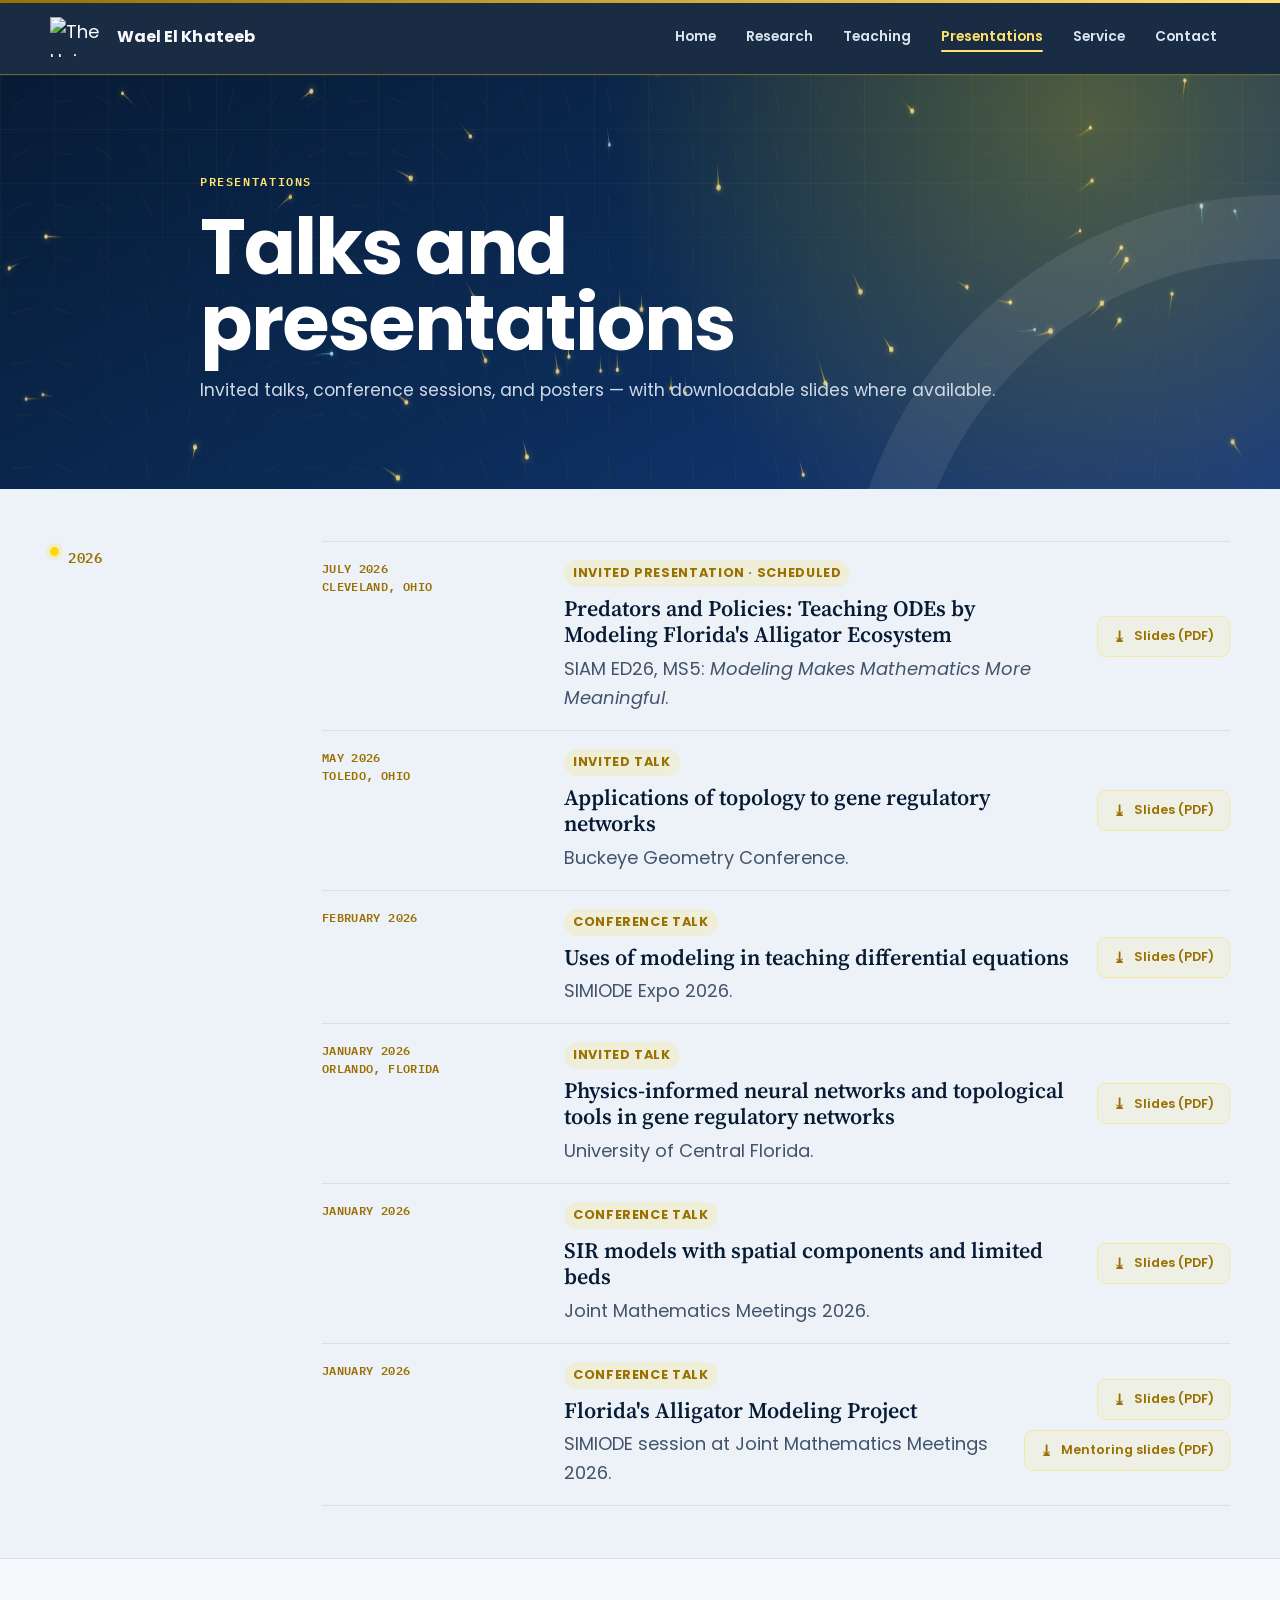
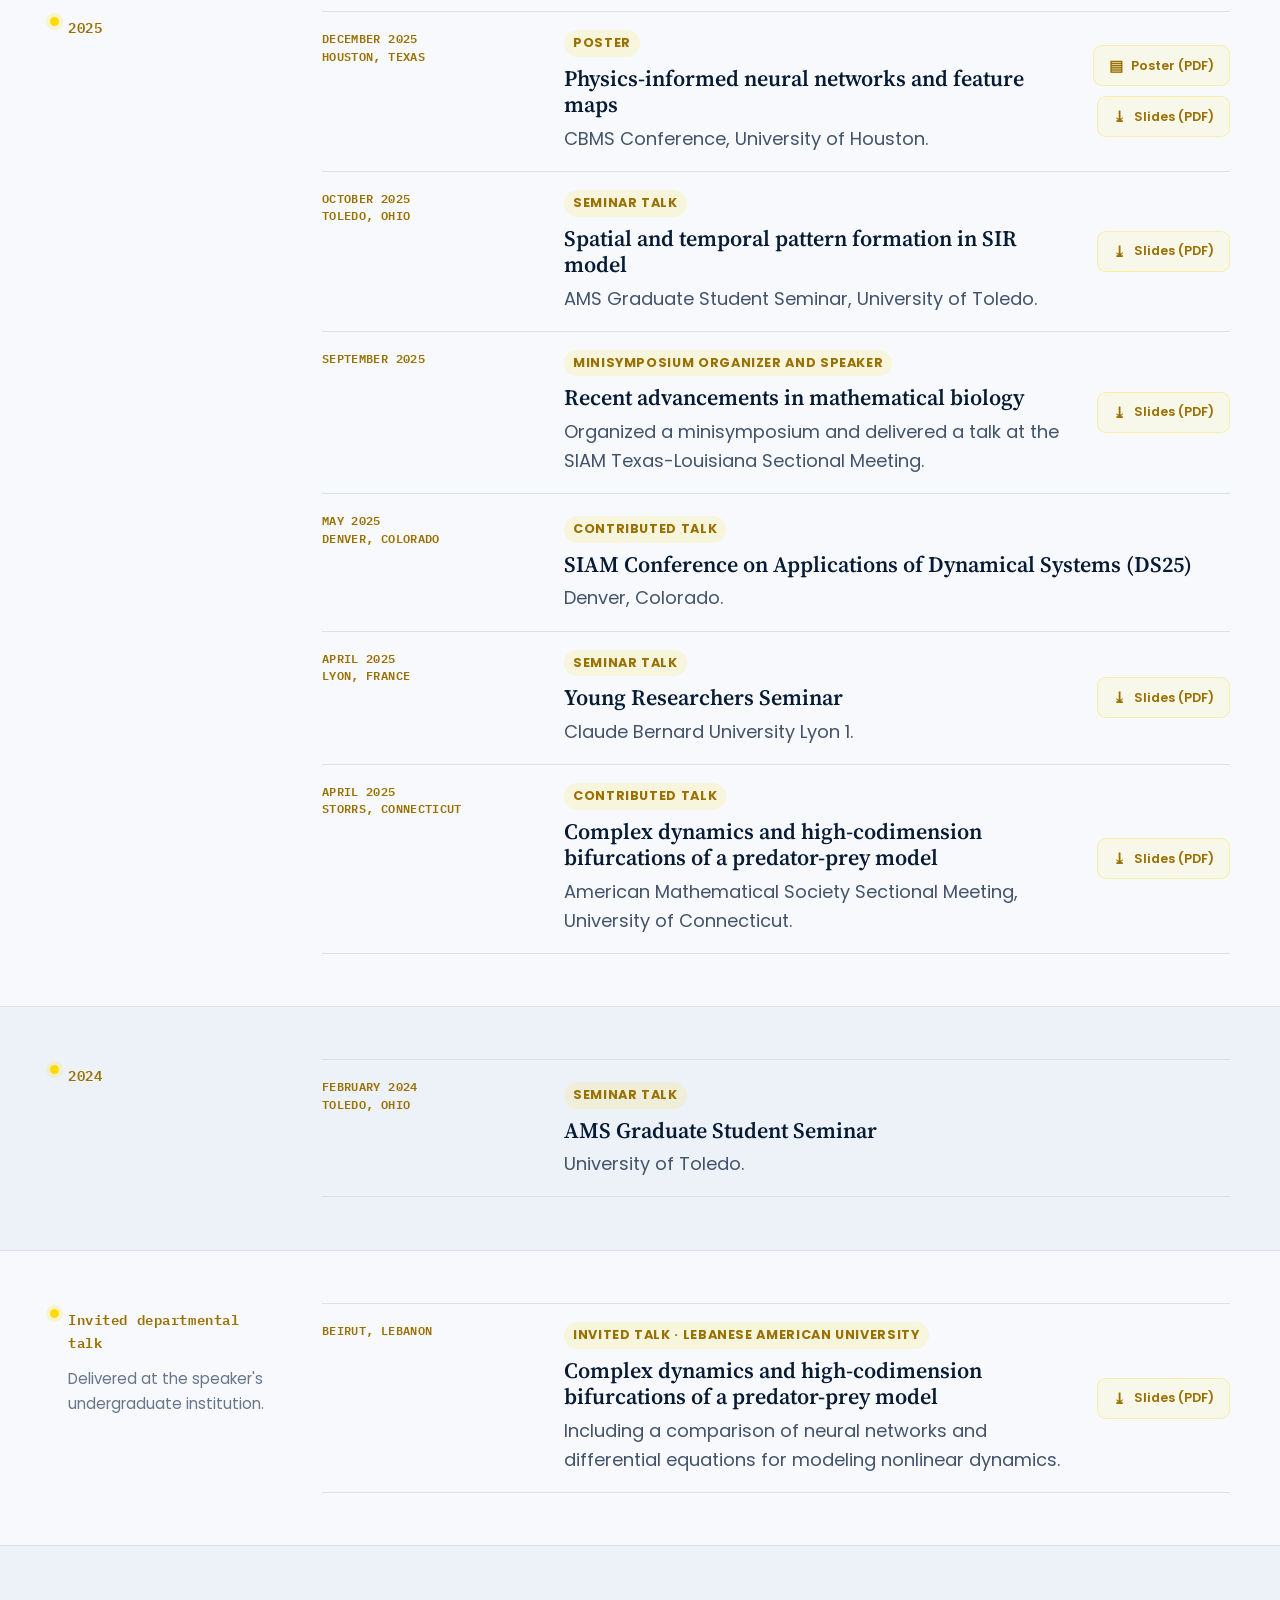
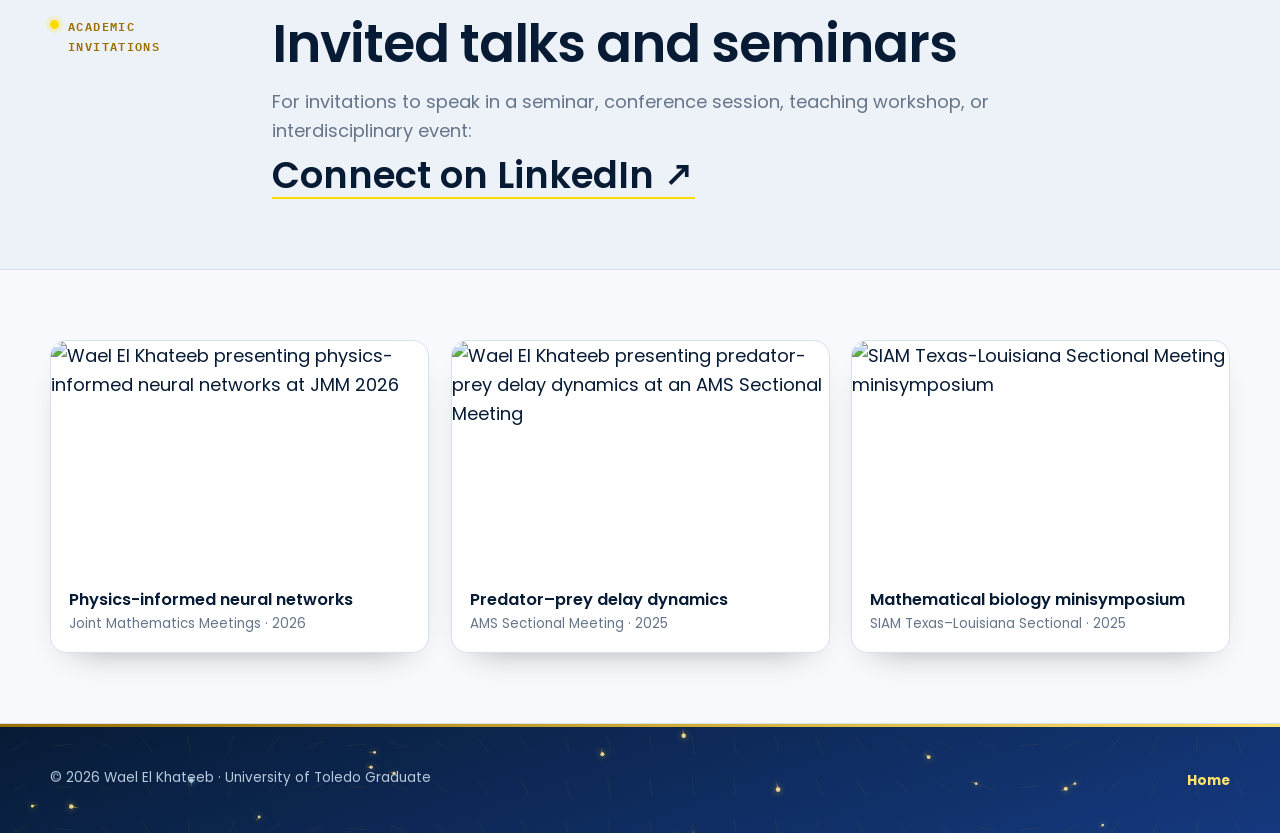
==== presentations.html @ 70d9713f "Add files via upload" ====
<!doctype html>
<html lang="en">
<head>
  <meta charset="utf-8"><meta name="viewport" content="width=device-width, initial-scale=1"><meta name="color-scheme" content="only light"><meta name="supported-color-schemes" content="light"><meta name="theme-color" content="#15397f"><style>html{color-scheme:only light!important;background-color:#f7f9fc!important}body{background-color:#f7f9fc;color:#071b35}</style><meta name="description" content="Talks, invited presentations, posters, and organized sessions by Wael El Khateeb. Downloadable slides."><link rel="stylesheet" href="styles.css?v=light-lock-2"><link rel="stylesheet" href="pages-enhance.css?v=light-lock-2"><link rel="stylesheet" href="toledo-theme.css?v=light-lock-2"><link rel="icon" href="assets/img/favicon.svg" type="image/svg+xml"><meta name="author" content="Wael El Khateeb"><meta name="robots" content="index, follow"><link rel="canonical" href="https://waelkhateeb.github.io/presentations.html"><meta property="og:type" content="website"><meta property="og:site_name" content="Wael El Khateeb"><meta property="og:title" content="Presentations | Wael El Khateeb"><meta property="og:description" content="Talks, invited presentations, posters, organized sessions, and downloadable slides."><meta property="og:url" content="https://waelkhateeb.github.io/presentations.html"><meta property="og:image" content="https://avatars.githubusercontent.com/u/87930461?v=4"><meta name="twitter:card" content="summary"><meta name="twitter:image" content="https://avatars.githubusercontent.com/u/87930461?v=4"><title>Presentations | Wael El Khateeb</title><script src="script.js" defer></script>
</head>
<body>
<div class="scroll-progress" aria-hidden="true"></div>
<a class="skip-link" href="#main">Skip to content</a>
<header class="site-header"><div class="shell nav-shell"><a class="brand" href="index.html"><img class="brand-logo" src="https://www.utoledo.edu/images/UT_shield.svg" alt="The University of Toledo" width="46" height="33"><span class="brand-text">Wael El Khateeb</span></a><button class="menu-button" aria-expanded="false" aria-controls="primary-nav"><span></span><span></span><span></span><span class="sr-only">Open menu</span></button><nav id="primary-nav" class="primary-nav" aria-label="Primary navigation"><a href="index.html">Home</a><a href="research.html">Research</a><a href="teaching.html">Teaching</a><a href="presentations.html" aria-current="page">Presentations</a><a href="service.html">Service</a><a href="index.html#contact">Contact</a></nav></div></header>
<main id="main">
<section class="page-banner"><div class="shell narrow"><p class="eyebrow">Presentations</p><h1>Talks and presentations</h1><p>Invited talks, conference sessions, and posters — with downloadable slides where available.</p></div></section>
<section class="record-section"><div class="shell record-layout"><aside class="reveal"><p class="record-label">2026</p></aside><div class="record-main reveal reveal-d1"><ul class="timeline"><li><div class="timeline-date">July 2026<br>Cleveland, Ohio</div><div><span class="talk-format">Invited presentation · Scheduled</span><h2>Predators and Policies: Teaching ODEs by Modeling Florida's Alligator Ecosystem</h2><p>SIAM ED26, MS5: <em>Modeling Makes Mathematics More Meaningful</em>.</p><div class="talk-actions"><a class="talk-dl" href="talks/siam-ed26-cleveland-2026.pdf" target="_blank" rel="noreferrer">Slides (PDF)</a></div></div></li><li><div class="timeline-date">May 2026<br>Toledo, Ohio</div><div><span class="talk-format">Invited talk</span><h2>Applications of topology to gene regulatory networks</h2><p>Buckeye Geometry Conference.</p><div class="talk-actions"><a class="talk-dl" href="talks/buckeye-geometry-2026.pdf" target="_blank" rel="noreferrer">Slides (PDF)</a></div></div></li><li><div class="timeline-date">February 2026</div><div><span class="talk-format">Conference talk</span><h2>Uses of modeling in teaching differential equations</h2><p>SIMIODE Expo 2026.</p><div class="talk-actions"><a class="talk-dl" href="talks/simiode-expo-2026.pdf" target="_blank" rel="noreferrer">Slides (PDF)</a></div></div></li><li><div class="timeline-date">January 2026<br>Orlando, Florida</div><div><span class="talk-format">Invited talk</span><h2>Physics-informed neural networks and topological tools in gene regulatory networks</h2><p>University of Central Florida.</p><div class="talk-actions"><a class="talk-dl" href="talks/ucf-2026-pinn-gene-regulatory-networks.pdf" target="_blank" rel="noreferrer">Slides (PDF)</a></div></div></li><li><div class="timeline-date">January 2026</div><div><span class="talk-format">Conference talk</span><h2>SIR models with spatial components and limited beds</h2><p>Joint Mathematics Meetings 2026.</p><div class="talk-actions"><a class="talk-dl" href="talks/jmm-2026-sir-spatial.pdf" target="_blank" rel="noreferrer">Slides (PDF)</a></div></div></li><li><div class="timeline-date">January 2026</div><div><span class="talk-format">Conference talk</span><h2>Florida's Alligator Modeling Project</h2><p>SIMIODE session at Joint Mathematics Meetings 2026.</p><div class="talk-actions"><a class="talk-dl" href="talks/jmm-2026-simiode-alligator-modeling.pdf" target="_blank" rel="noreferrer">Slides (PDF)</a><a class="talk-dl" href="talks/jmm-2026-mentoring-predator-prey.pdf" target="_blank" rel="noreferrer">Mentoring slides (PDF)</a></div></div></li></ul></div></div></section>
<section class="record-section"><div class="shell record-layout"><aside class="reveal"><p class="record-label">2025</p></aside><div class="record-main reveal reveal-d1"><ul class="timeline"><li><div class="timeline-date">December 2025<br>Houston, Texas</div><div><span class="talk-format">Poster</span><h2>Physics-informed neural networks and feature maps</h2><p>CBMS Conference, University of Houston.</p><div class="talk-actions"><a class="talk-dl poster" href="talks/cbms-houston-2025-pinn-feature-maps-poster.pdf" target="_blank" rel="noreferrer">Poster (PDF)</a><a class="talk-dl" href="talks/cbms-houston-2025-pinn-feature-maps-slides.pdf" target="_blank" rel="noreferrer">Slides (PDF)</a></div></div></li><li><div class="timeline-date">October 2025<br>Toledo, Ohio</div><div><span class="talk-format">Seminar talk</span><h2>Spatial and temporal pattern formation in SIR model</h2><p>AMS Graduate Student Seminar, University of Toledo.</p><div class="talk-actions"><a class="talk-dl" href="talks/siam-txla-2025-reaction-kinetics.pdf" target="_blank" rel="noreferrer">Slides (PDF)</a></div></div></li><li><div class="timeline-date">September 2025</div><div><span class="talk-format">Minisymposium organizer and speaker</span><h2>Recent advancements in mathematical biology</h2><p>Organized a minisymposium and delivered a talk at the SIAM Texas-Louisiana Sectional Meeting.</p><div class="talk-actions"><a class="talk-dl" href="talks/siam-txla-2025-reaction-kinetics.pdf" target="_blank" rel="noreferrer">Slides (PDF)</a></div></div></li><li><div class="timeline-date">May 2025<br>Denver, Colorado</div><div><span class="talk-format">Contributed talk</span><h2>SIAM Conference on Applications of Dynamical Systems (DS25)</h2><p>Denver, Colorado.</p></div></li><li><div class="timeline-date">April 2025<br>Lyon, France</div><div><span class="talk-format">Seminar talk</span><h2>Young Researchers Seminar</h2><p>Claude Bernard University Lyon 1.</p><div class="talk-actions"><a class="talk-dl" href="talks/lyon-2025-young-researchers-seminar.pdf" target="_blank" rel="noreferrer">Slides (PDF)</a></div></div></li><li><div class="timeline-date">April 2025<br>Storrs, Connecticut</div><div><span class="talk-format">Contributed talk</span><h2>Complex dynamics and high-codimension bifurcations of a predator-prey model</h2><p>American Mathematical Society Sectional Meeting, University of Connecticut.</p><div class="talk-actions"><a class="talk-dl" href="talks/ams-sectional-2025-predator-prey.pdf" target="_blank" rel="noreferrer">Slides (PDF)</a></div></div></li></ul></div></div></section>
<section class="record-section"><div class="shell record-layout"><aside class="reveal"><p class="record-label">2024</p></aside><div class="record-main reveal reveal-d1"><ul class="timeline"><li><div class="timeline-date">February 2024<br>Toledo, Ohio</div><div><span class="talk-format">Seminar talk</span><h2>AMS Graduate Student Seminar</h2><p>University of Toledo.</p></div></li></ul></div></div></section>
<section class="record-section"><div class="shell record-layout"><aside class="reveal"><p class="record-label">Invited departmental talk</p><p class="record-note">Delivered at the speaker's undergraduate institution.</p></aside><div class="record-main reveal reveal-d1"><ul class="timeline"><li><div class="timeline-date">Beirut, Lebanon</div><div><span class="talk-format">Invited talk · Lebanese American University</span><h2>Complex dynamics and high-codimension bifurcations of a predator-prey model</h2><p>Including a comparison of neural networks and differential equations for modeling nonlinear dynamics.</p><div class="talk-actions"><a class="talk-dl" href="talks/lau-predator-prey-pinn-talk.pdf" target="_blank" rel="noreferrer">Slides (PDF)</a></div></div></li></ul></div></div></section>
<section class="section section-alt"><div class="shell contact-block"><div class="side-label">Academic invitations</div><div><h2 class="section-title">Invited talks and seminars</h2><p class="section-subtitle">For invitations to speak in a seminar, conference session, teaching workshop, or interdisciplinary event:</p><a class="contact-email" href="https://www.linkedin.com/in/wael-el-khateeb-210794218" target="_blank" rel="noreferrer">Connect on LinkedIn ↗</a></div></div></section>
<section class="section"><div class="shell"><div class="media-gallery">
  <figure class="media-card reveal"><img src="assets/img/jmm-2026-pinn-talk.jpg" alt="Wael El Khateeb presenting physics-informed neural networks at JMM 2026" loading="lazy"><figcaption><strong>Physics-informed neural networks</strong><span>Joint Mathematics Meetings · 2026</span></figcaption></figure>
  <figure class="media-card reveal reveal-d1"><img src="assets/img/ams-sectional-2025-predator-prey.jpg" alt="Wael El Khateeb presenting predator-prey delay dynamics at an AMS Sectional Meeting" loading="lazy"><figcaption><strong>Predator–prey delay dynamics</strong><span>AMS Sectional Meeting · 2025</span></figcaption></figure>
  <figure class="media-card reveal reveal-d2"><img src="assets/img/siam-txla-2025-seminar.jpg" alt="SIAM Texas-Louisiana Sectional Meeting minisymposium" loading="lazy"><figcaption><strong>Mathematical biology minisymposium</strong><span>SIAM Texas–Louisiana Sectional · 2025</span></figcaption></figure>
</div></div></section>
</main><footer class="site-footer"><div class="shell footer-shell"><p>© <span id="year"></span> Wael El Khateeb · University of Toledo Graduate</p><div class="footer-links"><a href="index.html">Home</a></div></div></footer>
</body></html>
---- styles.css ----
@import url('https://fonts.googleapis.com/css2?family=Fraunces:opsz,wght@9..144,500;9..144,600;9..144,700;9..144,900&family=IBM+Plex+Sans:wght@400;500;600;700&family=Poppins:wght@400;500;600;700;800&family=IBM+Plex+Mono:wght@500;600&family=Source+Serif+4:opsz,wght@8..60,500;8..60,600;8..60,700&display=swap');

/* ===========================================================
   Toledo-inspired palette — Midnight Blue (#15397f) & Rocket Gold (#ffda00)
   =========================================================== */
:root {
  color-scheme: only light;
  supported-color-schemes: light;
  --black: #071b35;          /* deep graphite (lifted from near-black) */
  --black-2: #0b2c58;
  --black-3: #15397f;
  --gold: #ffda00;            /* UToledo Rocket Gold */
  --gold-bright: #ffe36c;     /* luminous accent for glows + highlights */
  --gold-soft: #ffd429;
  --gold-deep: #9a7000;
  --accent: #c6007e;          /* restrained scientific accent — muted cyan */
  --accent-deep: #93005d;
  --cream: #f7f9fc;
  --cream-2: #edf2f8;
  --paper: #ffffff;
  --ink: #071b35;
  --ink-soft: #42536b;
  --muted: #66758a;
  --line: #d7e0eb;
  --line-soft: #e6ebf2;
  --gold-line: rgba(255,218,0,.30);
  --serif: 'Source Serif 4', Georgia, serif;
  --display: 'Poppins', 'IBM Plex Sans', Arial, sans-serif;
  --sans: 'Poppins', 'IBM Plex Sans', Arial, sans-serif;
  --mono: 'IBM Plex Mono', ui-monospace, SFMono-Regular, Menlo, monospace;
  --shadow-gold: 0 18px 50px -18px rgba(255,218,0,.55);
  --ease: cubic-bezier(.22,.61,.36,1);
}

* { box-sizing: border-box; }
html {
  scroll-behavior: smooth;
  background-color: #f7f9fc;
  color-scheme: only light;
}
body {
  margin: 0;
  background: var(--cream);
  color: var(--ink);
  font: 18px/1.62 var(--sans);
  -webkit-font-smoothing: antialiased;
  overflow-x: hidden;
}
a { color: inherit; }
h1, h2, h3, p { margin-top: 0; }
::selection { background: var(--gold); color: #000; }
:focus-visible { outline: 2px solid var(--accent); outline-offset: 3px; border-radius: 2px; }
img { max-width: 100%; }

.shell { width: min(1180px, calc(100% - 48px)); margin: 0 auto; }
.narrow { max-width: 880px; }
.sr-only { position:absolute; width:1px; height:1px; padding:0; margin:-1px; overflow:hidden; clip:rect(0,0,0,0); white-space:nowrap; border:0; }
.skip-link { position: fixed; z-index: 200; top: 12px; left: -1000px; padding: 11px 15px; background: var(--black); color: var(--gold-bright); text-decoration: none; border-radius: 6px; }
.skip-link:focus { left: 12px; }

/* ---- Gold scroll-progress bar ---- */
.scroll-progress {
  position: fixed; top: 0; left: 0; height: 3px; width: 0%;
  z-index: 120;
  background: linear-gradient(90deg, var(--gold-deep), var(--gold), var(--gold-bright));
  box-shadow: 0 0 14px rgba(255,227,108,.8);
  transition: width .08s linear;
}

/* ---- Shimmering gold display text ---- */
.gold-text {
  background: linear-gradient(100deg, var(--gold-deep) 0%, var(--gold) 28%, var(--gold-bright) 50%, var(--gold) 72%, var(--gold-deep) 100%);
  background-size: 220% 100%;
  -webkit-background-clip: text; background-clip: text;
  -webkit-text-fill-color: transparent; color: transparent;
  animation: goldShimmer 7s linear infinite;
}
@keyframes goldShimmer { to { background-position: 220% 0; } }

/* ===========================  HEADER  =========================== */
.site-header {
  position: sticky; top: 0; z-index: 100;
  background: rgba(7,27,53,.78);
  backdrop-filter: blur(14px) saturate(140%);
  border-bottom: 1px solid rgba(255,218,0,.28);
  transition: background .3s var(--ease), box-shadow .3s var(--ease), border-color .3s;
}
.site-header::before { content:''; position:absolute; top:0; left:0; right:0; height:3px;
  background: linear-gradient(90deg, var(--gold-deep), var(--gold-bright), var(--gold-deep)); background-size:200% 100%; animation: goldShimmer 6s linear infinite; }
.site-header.scrolled { background: rgba(7,27,53,.94); box-shadow: 0 10px 34px -12px rgba(0,0,0,.7); }
.nav-shell { min-height: 74px; display: flex; align-items: center; justify-content: space-between; gap: 24px; }
.brand { display: inline-flex; align-items: center; gap: 11px; color: #fff; text-decoration: none; }
.brand-logo { height: 30px; width: auto; display: block; filter: drop-shadow(0 4px 12px rgba(255,218,0,.5)); transition: transform .35s var(--ease); }
.brand:hover .brand-logo { transform: translateY(-1px) scale(1.06) rotate(-2deg); }
.brand-text { font-size: 1rem; font-weight: 700; letter-spacing: .005em; color: #f7f9fc; }
.primary-nav { display: flex; align-items: center; gap: 4px; }
.primary-nav a { position: relative; color: #dbe5f1; font-size: .86rem; font-weight: 600; text-decoration: none; padding: 9px 13px; border-radius: 7px; transition: color .2s; }
.primary-nav a:not(.nav-cv)::after { content:''; position:absolute; left:13px; right:13px; bottom:5px; height:2px; background: var(--gold-bright); transform: scaleX(0); transform-origin: left; transition: transform .28s var(--ease); border-radius: 2px; }
.primary-nav a:not(.nav-cv):hover { color:#fff; }
.primary-nav a:not(.nav-cv):hover::after,
.primary-nav a[aria-current='page']:not(.nav-cv)::after { transform: scaleX(1); }
.primary-nav a[aria-current='page'] { color: var(--gold-bright); }
.menu-button { display: none; border: 0; padding: 8px 0; background: transparent; cursor: pointer; }
.menu-button span:not(.sr-only) { display: block; width: 27px; height: 2px; margin: 5px 0; background: var(--gold-bright); transition: .25s var(--ease); }
.menu-button[aria-expanded="true"] span:nth-child(1) { transform: translateY(7px) rotate(45deg); }
.menu-button[aria-expanded="true"] span:nth-child(2) { opacity: 0; }
.menu-button[aria-expanded="true"] span:nth-child(3) { transform: translateY(-7px) rotate(-45deg); }

/* ===========================  HERO (shared base)  =========================== */
.hero { position: relative; overflow: hidden; padding: 96px 0 92px; background: var(--cream); border-bottom: 1px solid var(--line); }
.hero-grid { position: relative; z-index: 2; display: grid; grid-template-columns: minmax(0,1fr) 300px; gap: 80px; align-items: center; }
.headshot-frame { order: 2; width: 300px; height: 360px; overflow: hidden; border-radius: 12px; background: var(--black-2); box-shadow: var(--shadow-gold); }
.headshot-frame img { width: 100%; height: 100%; object-fit: cover; object-position: center; }
.hero-copy { order: 1; max-width: 780px; }
.eyebrow { margin: 0 0 18px; color: var(--gold-deep); font: 600 .72rem var(--mono); letter-spacing: .14em; text-transform: uppercase; }
.hero h1 { margin: 0 0 16px; color: var(--ink); font: 700 clamp(3.4rem, 6.6vw, 6.2rem)/.96 var(--display); letter-spacing: -.025em; }
.hero-role { margin: 0 0 22px; color: var(--gold-deep); font: 600 clamp(1.25rem,2.1vw,1.74rem)/1.28 var(--serif); }
.hero-intro { max-width: 730px; margin-bottom: 28px; color: var(--ink-soft); font-size: 1.1rem; }
.hero-links { display: flex; flex-wrap: wrap; gap: 11px 13px; }

/* ---- Buttons: gold sweep fill ---- */
.text-action {
  position: relative; display: inline-flex; align-items: center; min-height: 42px; padding: 9px 17px;
  border: 1px solid var(--gold-line); border-radius: 8px; color: var(--ink); font-size: .88rem; font-weight: 700;
  text-decoration: none; background: var(--paper); overflow: hidden; z-index: 1; transition: color .25s var(--ease), transform .2s var(--ease), border-color .25s;
}
.text-action::before { content:''; position:absolute; inset:0; z-index:-1; background: linear-gradient(120deg, var(--gold), var(--gold-bright)); transform: translateX(-101%); transition: transform .35s var(--ease); }
.text-action::after { content:'→'; margin-left: 9px; color: var(--gold); transition: color .25s; }
.text-action:hover { color: #071b35; border-color: var(--gold); transform: translateY(-2px); }
.text-action:hover::before { transform: translateX(0); }
.text-action:hover::after { color: #071b35; transform: translateX(2px); }

/* ===========================  GENERIC SECTIONS  =========================== */
.section { position: relative; padding: 70px 0; border-bottom: 1px solid var(--line); }
.section-alt { background: var(--cream-2); }
.section-dark { background: radial-gradient(circle at 80% 0%, rgba(255,218,0,.18), transparent 45%), linear-gradient(160deg, var(--black) 0%, var(--black-2) 60%, var(--black-3) 100%); color: #edf2f8; border-color: rgba(255,218,0,.25); }
.section-header { display: grid; grid-template-columns: 180px minmax(0,1fr); gap: 42px; margin-bottom: 32px; }
.section-number, .side-label { color: var(--gold-deep); font: 600 .72rem var(--mono); letter-spacing: .12em; text-transform: uppercase; position: relative; padding-left: 18px; }
.section-number::before, .side-label::before { content:''; position:absolute; left:0; top:.35em; width:9px; height:9px; border-radius:50%; background: var(--gold); box-shadow: 0 0 0 4px rgba(255,218,0,.18); }
.section-dark .section-number, .section-dark .side-label { color: var(--gold-bright); }
.section-title { margin: 0; color: var(--ink); font: 600 clamp(2.2rem,4.1vw,3.8rem)/1.06 var(--display); letter-spacing: -.02em; }
.section-dark .section-title { color: #fff; }
.section-subtitle { max-width: 760px; margin: 16px 0 0; color: var(--muted); }
.section-dark .section-subtitle { color: #c4d1e0; }
.two-column { display: grid; grid-template-columns: 180px minmax(0,1fr); gap: 42px; }
.prose { max-width: 830px; }

.research-list, .clean-list, .project-list, .timeline, .bibliography { margin: 0; padding: 0; list-style: none; }
.research-list { border-top: 1px solid var(--line); }
.research-list li { display: grid; grid-template-columns: 250px minmax(0,1fr); gap: 32px; padding: 22px 0; border-bottom: 1px solid var(--line); }
.research-list strong { color: var(--ink); font: 600 1.2rem var(--serif); }
.research-list span { color: var(--ink-soft); }

/* ---- Bibliography ---- */
.bibliography { counter-reset: bib; border-top: 1px solid var(--line); }
.bibliography li { position: relative; padding: 18px 0 18px 58px; border-bottom: 1px solid var(--line); transition: background .25s; }
.bibliography li::before { counter-increment: bib; content: '[' counter(bib) ']'; position: absolute; top: 27px; left: 0; color: #071b35; font: 600 .72rem var(--mono); background: linear-gradient(140deg,var(--gold-bright),var(--gold)); padding: 4px 7px; border-radius: 6px; box-shadow: 0 5px 14px -5px rgba(255,218,0,.7); }
.bibliography li:hover { background: linear-gradient(90deg, rgba(255,218,0,.06), transparent); }
.pub-title { display: block; margin-bottom: 6px; color: var(--ink); font-weight: 700; font-size: 1.04rem; }
.pub-meta { color: var(--muted); }
.bibliography a { color: var(--gold-deep); font-weight: 700; text-decoration: none; border-bottom: 1px solid var(--gold-line); }
.bibliography a:hover { color: var(--gold); border-color: var(--gold); }

.split-feature { display: grid; grid-template-columns: 1fr 1fr; gap: 85px; }
.feature-heading { margin: 0 0 24px; color: var(--ink); font: 600 2rem/1.18 var(--display); letter-spacing: -.015em; }
.clean-list { border-top: 1px solid var(--line); }
.clean-list li { padding: 18px 0; border-bottom: 1px solid var(--line); }
.clean-list strong { display: block; color: var(--ink); font-weight: 700; }
.clean-list span { display: block; margin-top: 3px; color: var(--muted); font-size: .95rem; }
.section-dark .clean-list { border-color: rgba(255,218,0,.22); }
.section-dark .clean-list li { border-color: rgba(255,218,0,.22); }
.section-dark .clean-list strong { color: #fff; }
.section-dark .clean-list span { color: #b9c8da; }
.callout { padding: 28px 0 0; border-top: 4px solid var(--gold); }
.callout p { margin: 0; color: var(--ink); font: 500 clamp(1.48rem,2.5vw,2.2rem)/1.38 var(--display); }

/* ---- Contact block (used on presentations: invitations) ---- */
.contact-block { display: grid; grid-template-columns: 180px minmax(0,1fr); gap: 42px; }
.contact-email { display: inline-block; margin: 8px 0 0; color: var(--ink); font: 600 clamp(1.5rem,3vw,2.3rem)/1.18 var(--display); text-decoration: none; border-bottom: 2px solid var(--gold); transition: color .2s; }
.section-dark .contact-email { color: #fff; }
.contact-email:hover { color: var(--gold); }
.section-dark .contact-email:hover { color: var(--gold-bright); }

/* ===========================  INTERIOR PAGE BANNER  =========================== */
.page-banner { position: relative; overflow: hidden; padding: 96px 0 84px; color: #f7f9fc;
  background: radial-gradient(circle at 85% 10%, rgba(255,218,0,.28), transparent 42%), linear-gradient(150deg, var(--black) 0%, var(--black-2) 55%, var(--black-3) 100%); }
.page-banner::before { content:''; position:absolute; inset:0; opacity:.5; pointer-events:none;
  background-image: linear-gradient(rgba(255,218,0,.10) 1px, transparent 1px), linear-gradient(90deg, rgba(255,218,0,.10) 1px, transparent 1px);
  background-size: 54px 54px; mask-image: linear-gradient(to bottom, #000, transparent 85%); animation: gridDrift 22s linear infinite; }
.page-banner .shell { position: relative; z-index: 1; }
.page-banner .eyebrow { color: var(--gold-bright); }
.page-banner h1 { max-width: 960px; margin: 0 0 16px; color: #fff; font: 700 clamp(3rem,6vw,5.6rem)/.99 var(--display); letter-spacing: -.025em; }
.page-banner p:last-child { max-width: 800px; margin: 0; color: #ced9e7; font-size: 1.08rem; }
@keyframes gridDrift { to { transform: translate3d(-54px,-54px,0); } }

.record-section { position: relative; padding: 52px 0; border-bottom: 1px solid var(--line); }
.record-section:nth-of-type(even) { background: var(--cream-2); }
.record-layout { display: grid; grid-template-columns: 230px minmax(0,1fr); gap: 42px; }
.record-label { padding-top: 4px; color: var(--gold-deep); font: 600 .9rem var(--mono); letter-spacing: .04em; }
.record-label { position: relative; padding-left: 18px; }
.record-label::before { content:''; position:absolute; left:0; top:.4em; width:9px; height:9px; border-radius:50%; background:var(--gold); box-shadow:0 0 0 4px rgba(255,218,0,.18); }
.record-note { margin-top: 12px; color: var(--muted); font-size: .94rem; padding-left: 18px; }
.record-main h2 { margin: 0 0 18px; color: var(--ink); font: 600 2rem/1.18 var(--display); }
.project-list { border-top: 1px solid var(--line); }
.project-list li { padding: 15px 0; border-bottom: 1px solid var(--line); transition: padding-left .25s var(--ease); border-left: 2px solid transparent; padding-left: 0; }
.project-list li:hover { padding-left: 16px; border-left-color: var(--gold); }
.project-list h3 { margin: 0 0 6px; color: var(--ink); font: 600 1.3rem/1.22 var(--serif); }
.project-list p { margin: 0; color: var(--ink-soft); }
.status { display: inline-block; margin-bottom: 8px; color: var(--gold-deep); font: 600 .66rem var(--mono); letter-spacing: .08em; text-transform: uppercase; background: rgba(255,218,0,.12); padding: 4px 9px; border-radius: 20px; }
.timeline { border-top: 1px solid var(--line); }
.timeline li { display: grid; grid-template-columns: 200px minmax(0,1fr); gap: 42px; padding: 18px 0; border-bottom: 1px solid var(--line); position: relative; }
.timeline-date { color: var(--gold-deep); font: 600 .73rem/1.5 var(--mono); letter-spacing: .03em; text-transform: uppercase; }
.timeline h2 { margin: 0 0 6px; color: var(--ink); font: 600 1.38rem/1.2 var(--serif); }
.timeline p { margin: 0; color: var(--ink-soft); }
.talk-format { display: inline-block; margin-bottom: 8px; color: var(--gold-deep); font-size: .8rem; font-weight: 700; background: rgba(255,218,0,.12); padding: 3px 9px; border-radius: 20px; text-transform: uppercase; letter-spacing: .05em; }

/* ===========================  CV  =========================== */
.cv-wrap { width: min(960px, calc(100% - 48px)); margin: 54px auto 90px; }
.cv-top { padding: 34px 0 26px; border-top: 6px solid var(--gold); border-bottom: 2px solid var(--black); }
.cv-top h1 { margin: 20px 0 6px; color: var(--ink); font: 700 3.4rem/1 var(--display); letter-spacing: -.025em; }
.cv-top p { margin: 4px 0; }
.cv-top a { color: var(--gold-deep); font-weight: 700; text-decoration: none; border-bottom: 1px solid var(--gold-line); }
.cv-top a:hover { color: var(--gold); }
.cv-section { padding: 30px 0; border-bottom: 1px solid var(--line); }
.cv-section h2 { margin-bottom: 16px; color: var(--ink); font: 600 1.85rem var(--display); position: relative; padding-left: 18px; }
.cv-section h2::before { content:''; position:absolute; left:0; top:.18em; bottom:.18em; width:5px; border-radius:3px; background: linear-gradient(var(--gold-bright), var(--gold-deep)); }
.cv-item { margin: 17px 0; }
.cv-item h3 { margin: 0 0 3px; color: var(--ink); font-size: 1.04rem; }
.cv-item p { margin: 3px 0; color: var(--ink-soft); }
.cv-item ul, .cv-section > ul { margin: 8px 0; padding-left: 20px; }
.cv-section li { margin: 6px 0; }
.cv-section li::marker { color: var(--gold); }

/* ===========================  FOOTER  =========================== */
.site-footer { position: relative; padding: 40px 0; background: linear-gradient(160deg, var(--black), var(--black-3)); color: #edf2f8; overflow: hidden; }
.site-footer::before { content:''; position:absolute; top:0; left:0; right:0; height:3px; background: linear-gradient(90deg, var(--gold-deep), var(--gold-bright), var(--gold-deep)); background-size:200% 100%; animation: goldShimmer 6s linear infinite; }
.footer-shell { display: flex; align-items: center; justify-content: space-between; gap: 25px; }
.footer-shell p { margin: 0; color: #b9c8da; font-size: .85rem; }
.footer-shell a { color: var(--gold-bright); font-size: .85rem; font-weight: 700; text-decoration: none; }
.footer-shell a:hover { text-decoration: underline; }

/* ===========================  AMBIENT MOTION LAYERS  =========================== */
/* Drifting gold particle constellation injected behind every dark surface */
.bg-canvas { position: absolute; inset: 0; width: 100%; height: 100%; z-index: 0; pointer-events: none; }
.section-dark { position: relative; }
.focus-section { overflow: hidden; }
.page-banner > .shell, .section-dark > .shell, .site-footer > .shell { position: relative; z-index: 2; }
/* Pointer parallax + 3D tilt easing */
.hero-orbs, .home-page .headshot-frame { transition: transform .5s var(--ease); }
.focus-card, .affiliation-card, .profile-links a, .teaching-group { transform-style: preserve-3d; }

/* ===========================  SCROLL REVEAL  =========================== */
.reveal { opacity: 0; transform: translateY(34px); transition: opacity .8s var(--ease), transform .8s var(--ease); will-change: opacity, transform; }
.reveal.in { opacity: 1; transform: none; }
.reveal-d1 { transition-delay: .08s; }
.reveal-d2 { transition-delay: .16s; }
.reveal-d3 { transition-delay: .24s; }
.reveal-d4 { transition-delay: .32s; }

/* ===========================  RESPONSIVE  =========================== */
@media (max-width: 900px) {
  body { font-size: 17px; }
  .primary-nav { position: absolute; top: 74px; right: 0; left: 0; display: none; flex-direction: column; align-items: flex-start; gap: 6px; padding: 20px 24px; background: rgba(7,27,53,.98); border-bottom: 1px solid var(--gold-line); box-shadow: 0 18px 30px rgba(0,0,0,.5); }
  .primary-nav.open { display: flex; }
  .primary-nav a { width: 100%; }
  .menu-button { display: block; }
  .hero-grid { grid-template-columns: minmax(0,1fr) 230px; gap: 46px; }
  .headshot-frame { width: 230px; height: 280px; }
  .section-header, .two-column, .contact-block, .record-layout { grid-template-columns: 1fr; gap: 18px; }
  .research-list li { grid-template-columns: 1fr; gap: 7px; }
  .split-feature { grid-template-columns: 1fr; gap: 55px; }
  .timeline li { grid-template-columns: 1fr; gap: 8px; }
}
@media (max-width: 620px) {
  .shell, .cv-wrap { width: min(100% - 32px, 1180px); }
  .brand-text { font-size: .86rem; }
  .hero { padding: 60px 0 64px; }
  .hero-grid { grid-template-columns: 1fr; gap: 30px; }
  .headshot-frame { order: 1; width: 180px; height: 220px; }
  .hero-copy { order: 2; }
  .hero h1 { font-size: 3rem; }
  .page-banner h1 { font-size: clamp(2rem, 8vw, 2.6rem); }
  .section, .record-section { padding: 56px 0; }
  .page-banner { padding: 58px 0; }
  .bibliography li { padding-left: 46px; }
  .footer-shell { flex-direction: column; align-items: flex-start; }
  /* phones: lift the dark surfaces so the theme reads lighter, and calm the moving background */
  .bg-canvas { opacity: .5; }
  .page-banner::before { opacity: .28; }
  .section-dark { background: radial-gradient(circle at 80% 0%, rgba(255,218,0,.16), transparent 50%), linear-gradient(160deg, #0a244a 0%, #0d3167 60%, #15397f 100%); }
  .page-banner { background: radial-gradient(circle at 85% 8%, rgba(255,218,0,.22), transparent 46%), linear-gradient(150deg, #0a244a 0%, #0d3167 55%, #15397f 100%); }
  .site-footer { background: linear-gradient(160deg, #0a244a, #15397f); }
}
@media (prefers-reduced-motion: reduce) {
  *, *::before, *::after { animation-duration: .001ms !important; animation-iteration-count: 1 !important; transition-duration: .001ms !important; }
  .reveal { opacity: 1; transform: none; }
}
@media print { .site-header, .site-footer, .skip-link, .scroll-progress { display: none; } .cv-wrap { width: auto; margin: 0; } }
---- pages-enhance.css ----
/* ============================================================
   Teaching page — Toledo midnight blue and gold
   ============================================================ */
.teaching-groups { display:grid; grid-template-columns: 1fr 1fr; gap:30px; }
.teaching-group { border:1px solid var(--line); border-radius:16px; overflow:hidden; background:var(--paper); box-shadow:0 12px 30px -20px rgba(0,0,0,.35); transition: transform .25s var(--ease), box-shadow .25s; }
.teaching-group:hover { transform: translateY(-5px); box-shadow:0 26px 48px -24px rgba(255,218,0,.5); }
.teaching-group-header { padding:24px 26px; background: linear-gradient(150deg, var(--black) 0%, var(--black-2) 60%, var(--black-3) 100%); border-bottom:2px solid var(--gold); position:relative; overflow:hidden; }
.teaching-group-header::after { content:''; position:absolute; right:-30px; top:-30px; width:120px; height:120px; border-radius:50%; background: radial-gradient(circle, rgba(255,218,0,.4), transparent 70%); }
.teaching-group-header h2 { margin:0 0 6px; color:#fff; font:600 1.55rem/1.15 var(--display); position:relative; }
.teaching-group-header p { margin:0; color: var(--gold-soft); font-size:.9rem; position:relative; }
.course-detail-list { margin:0; padding:0; list-style:none; counter-reset: course; }
.course-detail-list li { display:flex; align-items:center; gap:14px; padding:18px 26px; border-bottom:1px solid var(--line); transition: background .2s, padding-left .25s var(--ease); }
.course-detail-list li:last-child { border-bottom:0; }
.course-detail-list li::before { counter-increment: course; content: counter(course, decimal-leading-zero); color: var(--gold-deep); font:600 .8rem var(--mono); background: rgba(255,218,0,.12); width:30px; height:30px; display:grid; place-items:center; border-radius:8px; flex:none; }
.course-detail-list li:hover { background: linear-gradient(90deg, rgba(255,218,0,.07), transparent); padding-left:32px; }
.course-detail-list h3 { margin:0; color:var(--ink); font-size:1.04rem; font-weight:600; }

@media(max-width:850px){ .teaching-groups{grid-template-columns:1fr} }

/* ---------- Media gallery (photos in context) ---------- */
.media-gallery { display:grid; grid-template-columns:repeat(3,1fr); gap:22px; }
.media-card { margin:0; border-radius:16px; overflow:hidden; background:var(--paper); border:1px solid var(--line); box-shadow:0 16px 34px -24px rgba(0,0,0,.45); transition:transform .28s var(--ease), box-shadow .28s, border-color .28s; }
.media-card:hover { transform:translateY(-5px); border-color:var(--gold); box-shadow:0 26px 50px -24px rgba(255,218,0,.5); }
.media-card img { display:block; width:100%; height:230px; object-fit:cover; }
.media-card figcaption { padding:16px 18px 18px; display:flex; flex-direction:column; gap:3px; }
.media-card figcaption strong { color:var(--ink); font:600 1.02rem var(--display); }
.media-card figcaption span { color:var(--muted); font-size:.84rem; line-height:1.4; }
.media-card.portrait img { height:360px; object-position:center top; }
.media-gallery.two { grid-template-columns:repeat(2,1fr); }
@media(max-width:850px){ .media-gallery, .media-gallery.two{grid-template-columns:1fr 1fr} }
@media(max-width:560px){ .media-gallery, .media-gallery.two{grid-template-columns:1fr} }

/* ---------- Banner link (Scholar etc.) ---------- */
.banner-link { display:inline-flex; align-items:center; gap:8px; margin-top:18px; padding:9px 18px; border-radius:8px; border:1px solid rgba(255,227,108,.5); background:rgba(255,255,255,.05); color:#f7f9fc; font:600 .86rem var(--sans); text-decoration:none; backdrop-filter:blur(6px); transition:.22s var(--ease); }
.banner-link:hover { color:#071b35; background:linear-gradient(120deg,var(--gold),var(--gold-bright)); border-color:var(--gold-bright); transform:translateY(-2px); }

/* ---------- Talk download buttons (presentations) ---------- */
.talk-actions { margin-top:12px; display:flex; flex-wrap:wrap; gap:10px; }
.talk-dl { display:inline-flex; align-items:center; gap:8px; padding:8px 15px; border-radius:9px; border:1px solid var(--gold-line); background:rgba(255,218,0,.07); color:var(--gold-deep); font:600 .8rem var(--sans); text-decoration:none; transition:.22s var(--ease); }
.talk-dl::before { content:'⤓'; font-size:.95rem; }
.talk-dl:hover { background:linear-gradient(120deg,var(--gold),var(--gold-bright)); color:#071b35; border-color:var(--gold-bright); transform:translateY(-2px); box-shadow:0 12px 24px -10px rgba(255,218,0,.6); }
.talk-dl.poster::before { content:'▤'; }

/* Place the download(s) to the right of the talk wording (entries that have them) */
.timeline li:has(.talk-actions) > div:last-child {
  display:grid; grid-template-columns:minmax(0,1fr) auto; grid-template-rows:auto auto auto;
  column-gap:28px; align-items:center;
}
.timeline li:has(.talk-actions) > div:last-child > .talk-format { grid-area:1 / 1; justify-self:start; }
.timeline li:has(.talk-actions) > div:last-child > h2 { grid-area:2 / 1; }
.timeline li:has(.talk-actions) > div:last-child > p  { grid-area:3 / 1; }
.timeline li:has(.talk-actions) > div:last-child > .talk-actions {
  grid-row:1 / -1; grid-column:2; margin:0; flex-direction:column; align-items:flex-end; justify-self:end;
}
@media (max-width:680px){
  .timeline li:has(.talk-actions) > div:last-child { display:block; }
  .timeline li .talk-actions { margin-top:10px; flex-direction:row; align-items:center; }
}
---- toledo-theme.css ----
/* Toledo edition: a personal alumni theme inspired by UToledo's public brand. */

.site-header {
  background: rgba(7, 27, 53, .92);
  border-bottom-color: rgba(255, 218, 0, .36);
}

.brand-logo {
  height: 40px;
  filter: none;
}

.home-page .hero::after,
.page-banner::after {
  content: '';
  position: absolute;
  z-index: 2;
  width: 58vw;
  height: 58vw;
  right: -34vw;
  bottom: -45vw;
  border: clamp(26px, 5vw, 74px) solid rgba(255, 255, 255, .08);
  border-radius: 50%;
  pointer-events: none;
}

.home-page .hero-grid,
.page-banner .shell {
  z-index: 3;
}

.gold-text {
  background-image: linear-gradient(100deg, #ffda00 0%, #fff2a3 48%, #ffda00 100%);
}

.affiliation-grid {
  grid-template-columns: repeat(3, 1fr);
}

.affiliation-card:first-child {
  background: linear-gradient(160deg, #fffef5 0%, #f7f9fc 68%);
}

.affiliation-card:first-child::before {
  content: 'ROCKET ALUMNUS';
  position: absolute;
  top: 16px;
  right: 16px;
  color: #15397f;
  font: 700 .55rem var(--mono);
  letter-spacing: .08em;
  background: #ffda00;
  padding: 4px 7px;
  border-radius: 4px;
}

.affiliation-logo-box.utoledo img {
  max-width: 104px;
  max-height: 96px;
}

.contact-paths {
  display: grid;
  grid-template-columns: repeat(3, minmax(0, 1fr));
  gap: 18px;
}

.contact-path {
  min-height: 210px;
  display: flex;
  flex-direction: column;
  justify-content: space-between;
  padding: 28px;
  border: 1px solid rgba(255, 218, 0, .34);
  border-radius: 14px;
  color: #fff;
  text-decoration: none;
  background: rgba(255, 255, 255, .05);
  transition: transform .25s var(--ease), border-color .25s, background .25s;
}

.contact-path span {
  color: var(--gold-bright);
  font: 600 .7rem var(--mono);
  letter-spacing: .09em;
  text-transform: uppercase;
}

.contact-path strong {
  font: 700 clamp(1.45rem, 2.4vw, 2.1rem)/1.1 var(--display);
}

.contact-path em {
  color: #dbe5f1;
  font-size: .86rem;
  font-style: normal;
}

.contact-path:hover {
  transform: translateY(-5px);
  border-color: var(--gold);
  background: rgba(255, 218, 0, .1);
}

.news-card.highlight {
  border-top: 4px solid var(--accent);
}

@media (max-width: 970px) {
  .affiliation-grid,
  .contact-paths {
    grid-template-columns: 1fr;
  }

  .affiliation-card {
    border-right: 0;
    border-bottom: 1px solid var(--line);
  }

  .contact-path {
    min-height: 160px;
  }
}

@media (prefers-reduced-motion: reduce) {
  .contact-path,
  .affiliation-card {
    transition: none;
  }
}
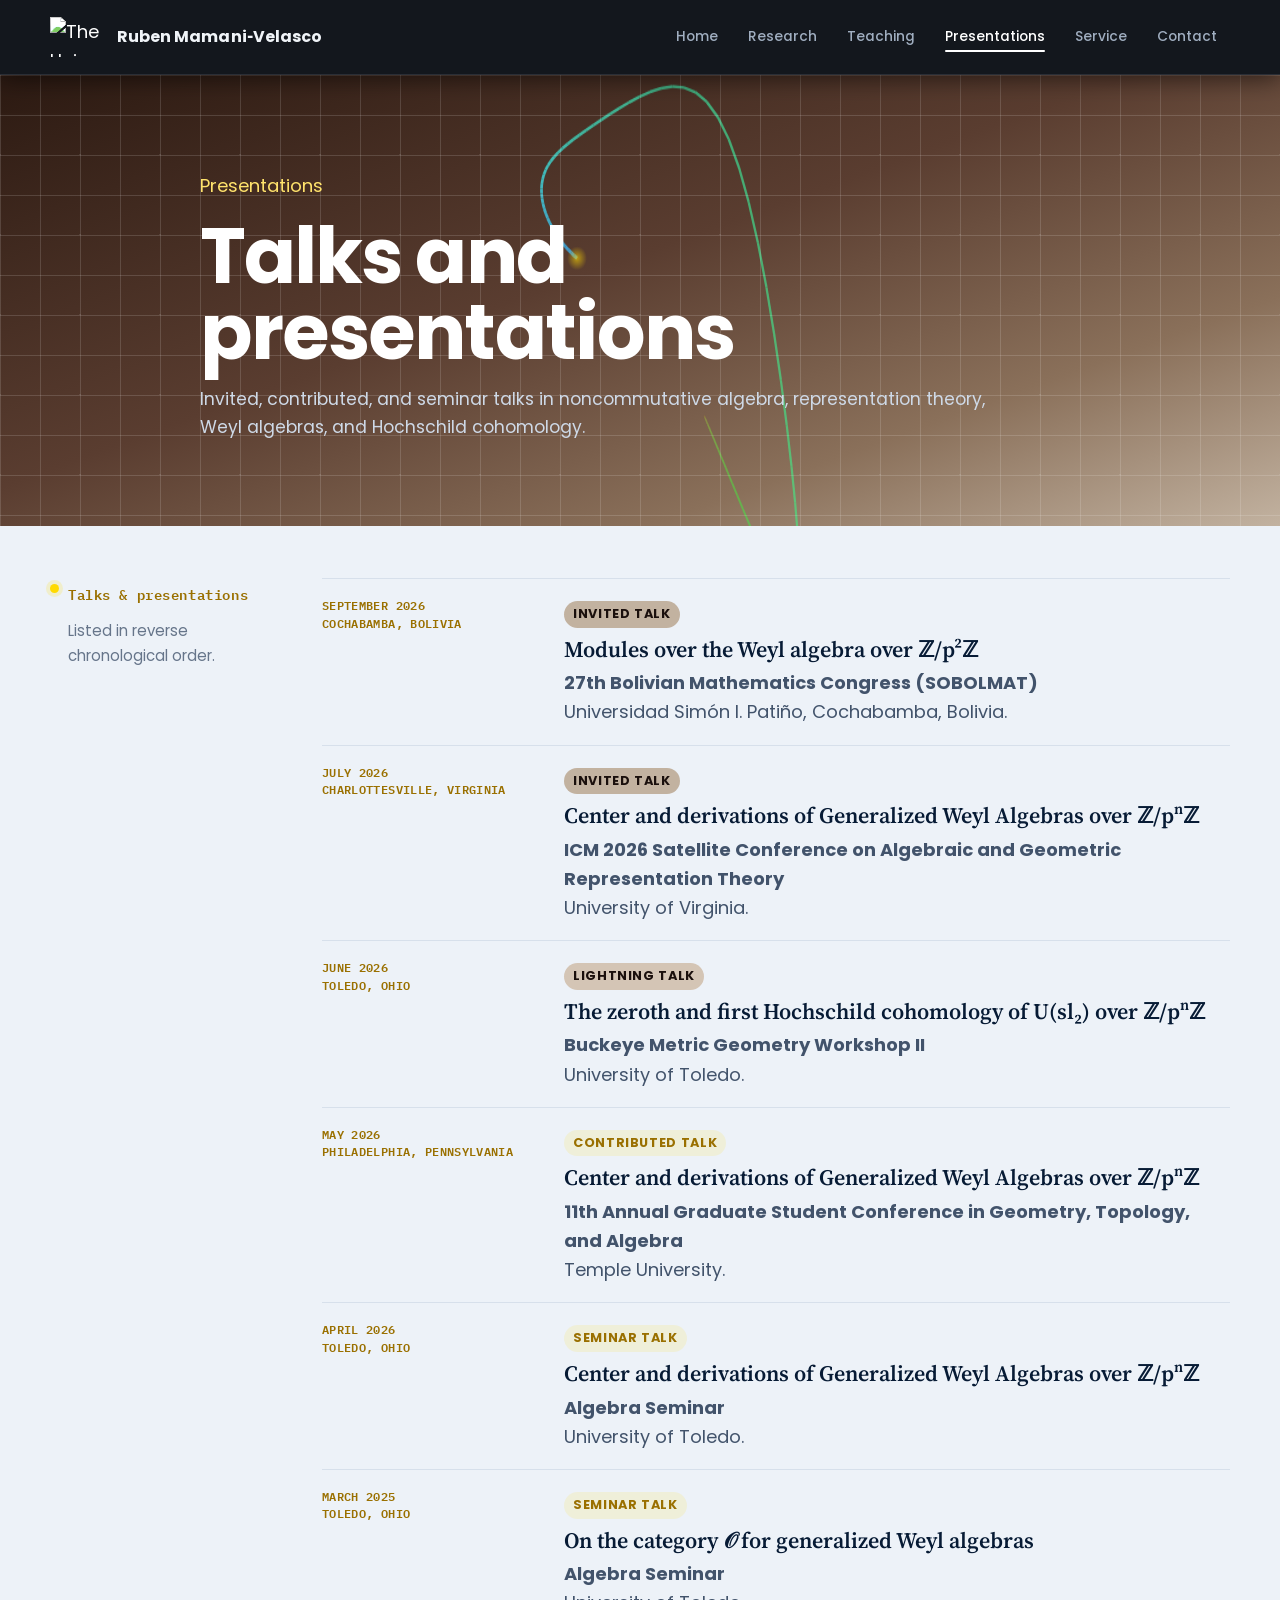
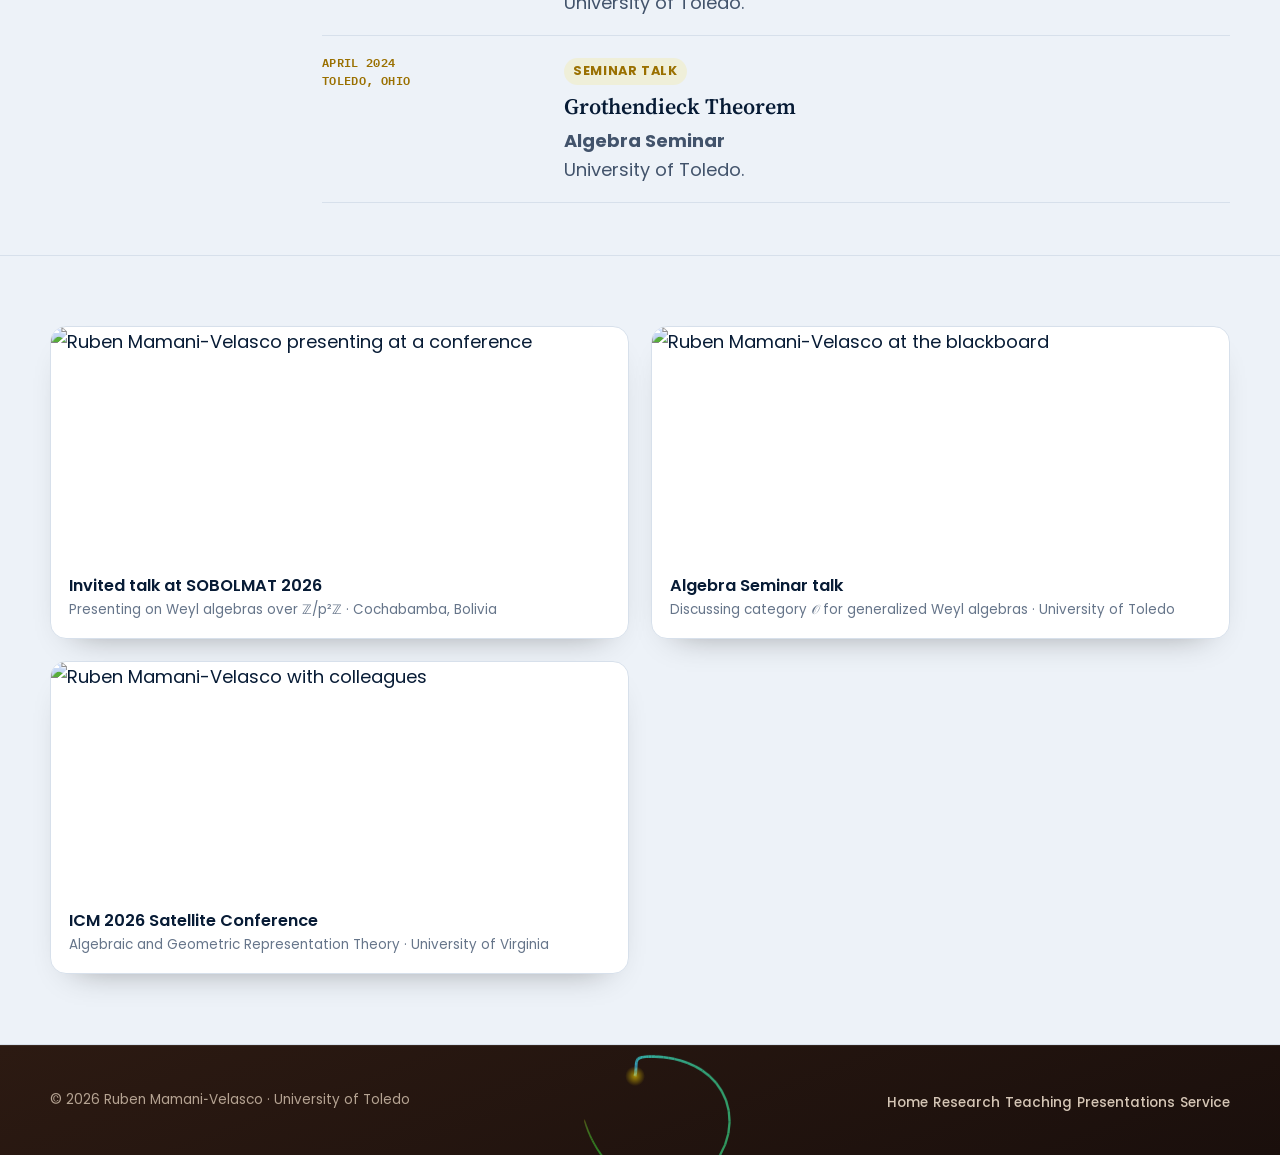
==== commit e595ffce: "Revise presentations.html for new speaker details Updated the presentations page to reflect new talk" ====
--- a/presentations.html
+++ b/presentations.html
@@ -1,23 +1,225 @@
 <!doctype html>
 <html lang="en">
 <head>
-  <meta charset="utf-8"><meta name="viewport" content="width=device-width, initial-scale=1"><meta name="color-scheme" content="only light"><meta name="supported-color-schemes" content="light"><meta name="theme-color" content="#15397f"><style>html{color-scheme:only light!important;background-color:#f7f9fc!important}body{background-color:#f7f9fc;color:#071b35}</style><meta name="description" content="Talks, invited presentations, posters, and organized sessions by Wael El Khateeb. Downloadable slides."><link rel="stylesheet" href="styles.css?v=light-lock-2"><link rel="stylesheet" href="pages-enhance.css?v=light-lock-2"><link rel="stylesheet" href="toledo-theme.css?v=light-lock-2"><link rel="icon" href="assets/img/favicon.svg" type="image/svg+xml"><meta name="author" content="Wael El Khateeb"><meta name="robots" content="index, follow"><link rel="canonical" href="https://waelkhateeb.github.io/presentations.html"><meta property="og:type" content="website"><meta property="og:site_name" content="Wael El Khateeb"><meta property="og:title" content="Presentations | Wael El Khateeb"><meta property="og:description" content="Talks, invited presentations, posters, organized sessions, and downloadable slides."><meta property="og:url" content="https://waelkhateeb.github.io/presentations.html"><meta property="og:image" content="https://avatars.githubusercontent.com/u/87930461?v=4"><meta name="twitter:card" content="summary"><meta name="twitter:image" content="https://avatars.githubusercontent.com/u/87930461?v=4"><title>Presentations | Wael El Khateeb</title><script src="script.js" defer></script>
+  <meta charset="utf-8">
+  <meta name="viewport" content="width=device-width, initial-scale=1">
+  <meta name="color-scheme" content="only light">
+  <meta name="supported-color-schemes" content="light">
+  <meta name="theme-color" content="#15397f">
+  <style>
+    html { color-scheme: only light !important; background-color: #f7f9fc !important; }
+    body { background-color: #f7f9fc; color: #071b35; }
+  </style>
+
+  <!-- Primary Meta -->
+  <meta name="description" content="Talks and presentations by Ruben Mamani-Velasco in noncommutative algebra, representation theory, Weyl algebras, and Hochschild cohomology.">
+  <link rel="icon" href="assets/img/favicon.svg" type="image/svg+xml">
+  <meta name="author" content="Ruben Mamani-Velasco">
+  <meta name="robots" content="index, follow">
+  <link rel="canonical" href="https://rubenlmv.github.io/presentations.html">
+
+  <!-- Open Graph -->
+  <meta property="og:type" content="website">
+  <meta property="og:site_name" content="Ruben Mamani-Velasco">
+  <meta property="og:title" content="Presentations &amp; Talks | Ruben Mamani-Velasco">
+  <meta property="og:description" content="Invited, contributed, and seminar talks in noncommutative algebra, representation theory, Weyl algebras, and Hochschild cohomology.">
+  <meta property="og:url" content="https://rubenlmv.github.io/presentations.html">
+  <meta property="og:image" content="https://avatars.githubusercontent.com/u/your_id?v=4">
+
+  <!-- Twitter -->
+  <meta name="twitter:card" content="summary">
+  <meta name="twitter:title" content="Presentations &amp; Talks | Ruben Mamani-Velasco">
+  <meta name="twitter:description" content="Talks and presentations in noncommutative algebra and representation theory.">
+  <meta name="twitter:image" content="https://avatars.githubusercontent.com/u/your_id?v=4">
+
+  <!-- Stylesheets -->
+  <link rel="stylesheet" href="styles.css?v=light-lock-2">
+  <link rel="stylesheet" href="pages-enhance.css?v=light-lock-2">
+  <link rel="stylesheet" href="toledo-theme.css?v=light-lock-2">
+
+  <title>Presentations &amp; Talks | Ruben Mamani-Velasco</title>
+
+  <script src="script.js" defer></script>
 </head>
+
 <body>
-<div class="scroll-progress" aria-hidden="true"></div>
-<a class="skip-link" href="#main">Skip to content</a>
-<header class="site-header"><div class="shell nav-shell"><a class="brand" href="index.html"><img class="brand-logo" src="https://www.utoledo.edu/images/UT_shield.svg" alt="The University of Toledo" width="46" height="33"><span class="brand-text">Wael El Khateeb</span></a><button class="menu-button" aria-expanded="false" aria-controls="primary-nav"><span></span><span></span><span></span><span class="sr-only">Open menu</span></button><nav id="primary-nav" class="primary-nav" aria-label="Primary navigation"><a href="index.html">Home</a><a href="research.html">Research</a><a href="teaching.html">Teaching</a><a href="presentations.html" aria-current="page">Presentations</a><a href="service.html">Service</a><a href="index.html#contact">Contact</a></nav></div></header>
-<main id="main">
-<section class="page-banner"><div class="shell narrow"><p class="eyebrow">Presentations</p><h1>Talks and presentations</h1><p>Invited talks, conference sessions, and posters — with downloadable slides where available.</p></div></section>
-<section class="record-section"><div class="shell record-layout"><aside class="reveal"><p class="record-label">2026</p></aside><div class="record-main reveal reveal-d1"><ul class="timeline"><li><div class="timeline-date">July 2026<br>Cleveland, Ohio</div><div><span class="talk-format">Invited presentation · Scheduled</span><h2>Predators and Policies: Teaching ODEs by Modeling Florida's Alligator Ecosystem</h2><p>SIAM ED26, MS5: <em>Modeling Makes Mathematics More Meaningful</em>.</p><div class="talk-actions"><a class="talk-dl" href="talks/siam-ed26-cleveland-2026.pdf" target="_blank" rel="noreferrer">Slides (PDF)</a></div></div></li><li><div class="timeline-date">May 2026<br>Toledo, Ohio</div><div><span class="talk-format">Invited talk</span><h2>Applications of topology to gene regulatory networks</h2><p>Buckeye Geometry Conference.</p><div class="talk-actions"><a class="talk-dl" href="talks/buckeye-geometry-2026.pdf" target="_blank" rel="noreferrer">Slides (PDF)</a></div></div></li><li><div class="timeline-date">February 2026</div><div><span class="talk-format">Conference talk</span><h2>Uses of modeling in teaching differential equations</h2><p>SIMIODE Expo 2026.</p><div class="talk-actions"><a class="talk-dl" href="talks/simiode-expo-2026.pdf" target="_blank" rel="noreferrer">Slides (PDF)</a></div></div></li><li><div class="timeline-date">January 2026<br>Orlando, Florida</div><div><span class="talk-format">Invited talk</span><h2>Physics-informed neural networks and topological tools in gene regulatory networks</h2><p>University of Central Florida.</p><div class="talk-actions"><a class="talk-dl" href="talks/ucf-2026-pinn-gene-regulatory-networks.pdf" target="_blank" rel="noreferrer">Slides (PDF)</a></div></div></li><li><div class="timeline-date">January 2026</div><div><span class="talk-format">Conference talk</span><h2>SIR models with spatial components and limited beds</h2><p>Joint Mathematics Meetings 2026.</p><div class="talk-actions"><a class="talk-dl" href="talks/jmm-2026-sir-spatial.pdf" target="_blank" rel="noreferrer">Slides (PDF)</a></div></div></li><li><div class="timeline-date">January 2026</div><div><span class="talk-format">Conference talk</span><h2>Florida's Alligator Modeling Project</h2><p>SIMIODE session at Joint Mathematics Meetings 2026.</p><div class="talk-actions"><a class="talk-dl" href="talks/jmm-2026-simiode-alligator-modeling.pdf" target="_blank" rel="noreferrer">Slides (PDF)</a><a class="talk-dl" href="talks/jmm-2026-mentoring-predator-prey.pdf" target="_blank" rel="noreferrer">Mentoring slides (PDF)</a></div></div></li></ul></div></div></section>
-<section class="record-section"><div class="shell record-layout"><aside class="reveal"><p class="record-label">2025</p></aside><div class="record-main reveal reveal-d1"><ul class="timeline"><li><div class="timeline-date">December 2025<br>Houston, Texas</div><div><span class="talk-format">Poster</span><h2>Physics-informed neural networks and feature maps</h2><p>CBMS Conference, University of Houston.</p><div class="talk-actions"><a class="talk-dl poster" href="talks/cbms-houston-2025-pinn-feature-maps-poster.pdf" target="_blank" rel="noreferrer">Poster (PDF)</a><a class="talk-dl" href="talks/cbms-houston-2025-pinn-feature-maps-slides.pdf" target="_blank" rel="noreferrer">Slides (PDF)</a></div></div></li><li><div class="timeline-date">October 2025<br>Toledo, Ohio</div><div><span class="talk-format">Seminar talk</span><h2>Spatial and temporal pattern formation in SIR model</h2><p>AMS Graduate Student Seminar, University of Toledo.</p><div class="talk-actions"><a class="talk-dl" href="talks/siam-txla-2025-reaction-kinetics.pdf" target="_blank" rel="noreferrer">Slides (PDF)</a></div></div></li><li><div class="timeline-date">September 2025</div><div><span class="talk-format">Minisymposium organizer and speaker</span><h2>Recent advancements in mathematical biology</h2><p>Organized a minisymposium and delivered a talk at the SIAM Texas-Louisiana Sectional Meeting.</p><div class="talk-actions"><a class="talk-dl" href="talks/siam-txla-2025-reaction-kinetics.pdf" target="_blank" rel="noreferrer">Slides (PDF)</a></div></div></li><li><div class="timeline-date">May 2025<br>Denver, Colorado</div><div><span class="talk-format">Contributed talk</span><h2>SIAM Conference on Applications of Dynamical Systems (DS25)</h2><p>Denver, Colorado.</p></div></li><li><div class="timeline-date">April 2025<br>Lyon, France</div><div><span class="talk-format">Seminar talk</span><h2>Young Researchers Seminar</h2><p>Claude Bernard University Lyon 1.</p><div class="talk-actions"><a class="talk-dl" href="talks/lyon-2025-young-researchers-seminar.pdf" target="_blank" rel="noreferrer">Slides (PDF)</a></div></div></li><li><div class="timeline-date">April 2025<br>Storrs, Connecticut</div><div><span class="talk-format">Contributed talk</span><h2>Complex dynamics and high-codimension bifurcations of a predator-prey model</h2><p>American Mathematical Society Sectional Meeting, University of Connecticut.</p><div class="talk-actions"><a class="talk-dl" href="talks/ams-sectional-2025-predator-prey.pdf" target="_blank" rel="noreferrer">Slides (PDF)</a></div></div></li></ul></div></div></section>
-<section class="record-section"><div class="shell record-layout"><aside class="reveal"><p class="record-label">2024</p></aside><div class="record-main reveal reveal-d1"><ul class="timeline"><li><div class="timeline-date">February 2024<br>Toledo, Ohio</div><div><span class="talk-format">Seminar talk</span><h2>AMS Graduate Student Seminar</h2><p>University of Toledo.</p></div></li></ul></div></div></section>
-<section class="record-section"><div class="shell record-layout"><aside class="reveal"><p class="record-label">Invited departmental talk</p><p class="record-note">Delivered at the speaker's undergraduate institution.</p></aside><div class="record-main reveal reveal-d1"><ul class="timeline"><li><div class="timeline-date">Beirut, Lebanon</div><div><span class="talk-format">Invited talk · Lebanese American University</span><h2>Complex dynamics and high-codimension bifurcations of a predator-prey model</h2><p>Including a comparison of neural networks and differential equations for modeling nonlinear dynamics.</p><div class="talk-actions"><a class="talk-dl" href="talks/lau-predator-prey-pinn-talk.pdf" target="_blank" rel="noreferrer">Slides (PDF)</a></div></div></li></ul></div></div></section>
-<section class="section section-alt"><div class="shell contact-block"><div class="side-label">Academic invitations</div><div><h2 class="section-title">Invited talks and seminars</h2><p class="section-subtitle">For invitations to speak in a seminar, conference session, teaching workshop, or interdisciplinary event:</p><a class="contact-email" href="https://www.linkedin.com/in/wael-el-khateeb-210794218" target="_blank" rel="noreferrer">Connect on LinkedIn ↗</a></div></div></section>
-<section class="section"><div class="shell"><div class="media-gallery">
-  <figure class="media-card reveal"><img src="assets/img/jmm-2026-pinn-talk.jpg" alt="Wael El Khateeb presenting physics-informed neural networks at JMM 2026" loading="lazy"><figcaption><strong>Physics-informed neural networks</strong><span>Joint Mathematics Meetings · 2026</span></figcaption></figure>
-  <figure class="media-card reveal reveal-d1"><img src="assets/img/ams-sectional-2025-predator-prey.jpg" alt="Wael El Khateeb presenting predator-prey delay dynamics at an AMS Sectional Meeting" loading="lazy"><figcaption><strong>Predator–prey delay dynamics</strong><span>AMS Sectional Meeting · 2025</span></figcaption></figure>
-  <figure class="media-card reveal reveal-d2"><img src="assets/img/siam-txla-2025-seminar.jpg" alt="SIAM Texas-Louisiana Sectional Meeting minisymposium" loading="lazy"><figcaption><strong>Mathematical biology minisymposium</strong><span>SIAM Texas–Louisiana Sectional · 2025</span></figcaption></figure>
-</div></div></section>
-</main><footer class="site-footer"><div class="shell footer-shell"><p>© <span id="year"></span> Wael El Khateeb · University of Toledo Graduate</p><div class="footer-links"><a href="index.html">Home</a></div></div></footer>
-</body></html>
+
+  <div class="scroll-progress" aria-hidden="true"></div>
+  <a class="skip-link" href="#main">Skip to content</a>
+
+  <!-- ======= HEADER ======= -->
+  <header class="site-header">
+    <div class="shell nav-shell">
+      <a class="brand" href="index.html" aria-label="Ruben Mamani-Velasco home">
+        <img class="brand-logo" src="https://www.utoledo.edu/images/UT_shield.svg" alt="The University of Toledo" width="46" height="33">
+        <span class="brand-text">Ruben Mamani‑Velasco</span>
+      </a>
+      <button class="menu-button" aria-expanded="false" aria-controls="primary-nav">
+        <span></span><span></span><span></span>
+        <span class="sr-only">Open menu</span>
+      </button>
+      <nav id="primary-nav" class="primary-nav" aria-label="Primary navigation">
+        <a href="index.html">Home</a>
+        <a href="research.html">Research</a>
+        <a href="teaching.html">Teaching</a>
+        <a href="presentations.html" aria-current="page">Presentations</a>
+        <a href="service.html">Service</a>
+        <a href="index.html#contact">Contact</a>
+      </nav>
+    </div>
+  </header>
+
+  <main id="main">
+
+    <!-- ======= PAGE BANNER ======= -->
+    <section class="page-banner">
+      <div class="shell narrow">
+        <p class="eyebrow">Presentations</p>
+        <h1>Talks and presentations</h1>
+        <p>Invited, contributed, and seminar talks in noncommutative algebra, representation theory, Weyl algebras, and Hochschild cohomology.</p>
+      </div>
+    </section>
+
+    <!-- ======= TALKS TIMELINE ======= -->
+    <section class="record-section">
+      <div class="shell record-layout">
+        <aside class="reveal">
+          <p class="record-label">Talks &amp; presentations</p>
+          <p class="record-note">Listed in reverse chronological order.</p>
+        </aside>
+        <div class="record-main reveal reveal-d1">
+          <ul class="timeline">
+
+            <!-- 1. Invited Talk – SOBOLMAT 2026 -->
+            <li>
+              <div class="timeline-date">September 2026<br>Cochabamba, Bolivia</div>
+              <div>
+                <span class="talk-format" style="background: #c2b2a0; color: #1a0f0c;">Invited Talk</span>
+                <h2>Modules over the Weyl algebra over ℤ/p²ℤ</h2>
+                <p><strong>27th Bolivian Mathematics Congress (SOBOLMAT)</strong><br>
+                Universidad Simón I. Patiño, Cochabamba, Bolivia.</p>
+              </div>
+            </li>
+
+            <!-- 2. Invited Talk – ICM 2026 Satellite -->
+            <li>
+              <div class="timeline-date">July 2026<br>Charlottesville, Virginia</div>
+              <div>
+                <span class="talk-format" style="background: #c2b2a0; color: #1a0f0c;">Invited Talk</span>
+                <h2>Center and derivations of Generalized Weyl Algebras over ℤ/pⁿℤ</h2>
+                <p><strong>ICM 2026 Satellite Conference on Algebraic and Geometric Representation Theory</strong><br>
+                University of Virginia.</p>
+              </div>
+            </li>
+
+            <!-- 3. Lightning Talk – Buckeye Metric Geometry Workshop -->
+            <li>
+              <div class="timeline-date">June 2026<br>Toledo, Ohio</div>
+              <div>
+                <span class="talk-format" style="background: #d4c5b5; color: #1a0f0c;">Lightning Talk</span>
+                <h2>The zeroth and first Hochschild cohomology of U(sl₂) over ℤ/pⁿℤ</h2>
+                <p><strong>Buckeye Metric Geometry Workshop II</strong><br>
+                University of Toledo.</p>
+              </div>
+            </li>
+
+            <!-- 4. Contributed Talk – Temple University -->
+            <li>
+              <div class="timeline-date">May 2026<br>Philadelphia, Pennsylvania</div>
+              <div>
+                <span class="talk-format">Contributed Talk</span>
+                <h2>Center and derivations of Generalized Weyl Algebras over ℤ/pⁿℤ</h2>
+                <p><strong>11th Annual Graduate Student Conference in Geometry, Topology, and Algebra</strong><br>
+                Temple University.</p>
+              </div>
+            </li>
+
+            <!-- 5. Seminar Talk – UToledo, April 2026 -->
+            <li>
+              <div class="timeline-date">April 2026<br>Toledo, Ohio</div>
+              <div>
+                <span class="talk-format">Seminar Talk</span>
+                <h2>Center and derivations of Generalized Weyl Algebras over ℤ/pⁿℤ</h2>
+                <p><strong>Algebra Seminar</strong><br>
+                University of Toledo.</p>
+              </div>
+            </li>
+
+            <!-- 6. Seminar Talk – UToledo, March 2025 -->
+            <li>
+              <div class="timeline-date">March 2025<br>Toledo, Ohio</div>
+              <div>
+                <span class="talk-format">Seminar Talk</span>
+                <h2>On the category 𝒪 for generalized Weyl algebras</h2>
+                <p><strong>Algebra Seminar</strong><br>
+                University of Toledo.</p>
+              </div>
+            </li>
+
+            <!-- 7. Seminar Talk – UToledo, April 2024 -->
+            <li>
+              <div class="timeline-date">April 2024<br>Toledo, Ohio</div>
+              <div>
+                <span class="talk-format">Seminar Talk</span>
+                <h2>Grothendieck Theorem</h2>
+                <p><strong>Algebra Seminar</strong><br>
+                University of Toledo.</p>
+              </div>
+            </li>
+
+          </ul>
+        </div>
+      </div>
+    </section>
+
+    <!-- ======= IMAGE GALLERY ======= -->
+    <section class="section section-alt">
+      <div class="shell">
+        <div class="media-gallery two">
+
+          <figure class="media-card reveal">
+            <img src="assets/img/talk1.jpg" alt="Ruben Mamani-Velasco presenting at a conference" loading="lazy">
+            <figcaption>
+              <strong>Invited talk at SOBOLMAT 2026</strong>
+              <span>Presenting on Weyl algebras over ℤ/p²ℤ · Cochabamba, Bolivia</span>
+            </figcaption>
+          </figure>
+
+          <figure class="media-card reveal reveal-d1">
+            <img src="assets/img/talk2.jpg" alt="Ruben Mamani-Velasco at the blackboard" loading="lazy">
+            <figcaption>
+              <strong>Algebra Seminar talk</strong>
+              <span>Discussing category 𝒪 for generalized Weyl algebras · University of Toledo</span>
+            </figcaption>
+          </figure>
+
+          <figure class="media-card reveal reveal-d2">
+            <img src="assets/img/talk3.jpg" alt="Ruben Mamani-Velasco with colleagues" loading="lazy">
+            <figcaption>
+              <strong>ICM 2026 Satellite Conference</strong>
+              <span>Algebraic and Geometric Representation Theory · University of Virginia</span>
+            </figcaption>
+          </figure>
+
+        </div>
+      </div>
+    </section>
+
+  </main>
+
+  <!-- ======= FOOTER ======= -->
+  <footer class="site-footer">
+    <div class="shell footer-shell">
+      <p>© <span id="year"></span> Ruben Mamani‑Velasco · University of Toledo</p>
+      <div class="footer-links">
+        <a href="index.html">Home</a>
+        <a href="research.html">Research</a>
+        <a href="teaching.html">Teaching</a>
+        <a href="presentations.html">Presentations</a>
+        <a href="service.html">Service</a>
+      </div>
+    </div>
+  </footer>
+
+</body>
+</html>
--- a/styles.css
+++ b/styles.css
@@ -106,17 +106,85 @@
 .menu-button[aria-expanded="true"] span:nth-child(2) { opacity: 0; }
 .menu-button[aria-expanded="true"] span:nth-child(3) { transform: translateY(-7px) rotate(-45deg); }
 
-/* ===========================  HERO (shared base)  =========================== */
-.hero { position: relative; overflow: hidden; padding: 96px 0 92px; background: var(--cream); border-bottom: 1px solid var(--line); }
-.hero-grid { position: relative; z-index: 2; display: grid; grid-template-columns: minmax(0,1fr) 300px; gap: 80px; align-items: center; }
-.headshot-frame { order: 2; width: 300px; height: 360px; overflow: hidden; border-radius: 12px; background: var(--black-2); box-shadow: var(--shadow-gold); }
-.headshot-frame img { width: 100%; height: 100%; object-fit: cover; object-position: center; }
-.hero-copy { order: 1; max-width: 780px; }
-.eyebrow { margin: 0 0 18px; color: var(--gold-deep); font: 600 .72rem var(--mono); letter-spacing: .14em; text-transform: uppercase; }
-.hero h1 { margin: 0 0 16px; color: var(--ink); font: 700 clamp(3.4rem, 6.6vw, 6.2rem)/.96 var(--display); letter-spacing: -.025em; }
-.hero-role { margin: 0 0 22px; color: var(--gold-deep); font: 600 clamp(1.25rem,2.1vw,1.74rem)/1.28 var(--serif); }
-.hero-intro { max-width: 730px; margin-bottom: 28px; color: var(--ink-soft); font-size: 1.1rem; }
-.hero-links { display: flex; flex-wrap: wrap; gap: 11px 13px; }
+/* ===========================  HERO (shared base) — FIXED LAYOUT  =========================== */
+.hero {
+  position: relative;
+  overflow: hidden;
+  padding: 96px 0 92px;
+  background: var(--cream);
+  border-bottom: 1px solid var(--line);
+}
+
+.hero-grid {
+  position: relative;
+  z-index: 2;
+  display: grid;
+  grid-template-columns: minmax(0, 1fr) minmax(0, 1fr);
+  gap: 80px;
+  align-items: start;  /* <--- Forces top alignment */
+}
+
+/* LEFT COLUMN: name + photo */
+.hero-copy {
+  grid-column: 1;
+  max-width: 780px;
+  display: flex;
+  flex-direction: column;
+  align-items: flex-start;
+}
+
+.hero-copy .eyebrow {
+  margin: 0 0 18px;
+}
+
+.hero h1 {
+  margin: 0 0 16px;
+  color: var(--ink);
+  font: 700 clamp(3.4rem, 6.6vw, 6.2rem)/.96 var(--display);
+  letter-spacing: -.025em;
+}
+
+.headshot-frame {
+  width: 300px;
+  height: 360px;
+  margin-top: 0.5rem;
+  overflow: hidden;
+  border-radius: 12px;
+  background: var(--black-2);
+  box-shadow: var(--shadow-gold);
+}
+
+.headshot-frame img {
+  width: 100%;
+  height: 100%;
+  object-fit: cover;
+  object-position: center;
+}
+
+/* RIGHT COLUMN: scientific machine learning + rest */
+.hero-details {
+  grid-column: 2;
+  padding-top: 3.5rem;
+}
+
+.hero-role {
+  margin: 0 0 22px;
+  color: var(--gold-deep);
+  font: 600 clamp(1.25rem,2.1vw,1.74rem)/1.28 var(--serif);
+}
+
+.hero-intro {
+  max-width: 730px;
+  margin-bottom: 28px;
+  color: var(--ink-soft);
+  font-size: 1.1rem;
+}
+
+.hero-links {
+  display: flex;
+  flex-wrap: wrap;
+  gap: 11px 13px;
+}
 
 /* ---- Buttons: gold sweep fill ---- */
 .text-action {
@@ -129,6 +197,77 @@
 .text-action:hover { color: #071b35; border-color: var(--gold); transform: translateY(-2px); }
 .text-action:hover::before { transform: translateX(0); }
 .text-action:hover::after { color: #071b35; transform: translateX(2px); }
+
+/* ---- HERO SOCIAL (moved inside hero-details) ---- */
+.hero-social {
+  display: flex;
+  flex-wrap: wrap;
+  gap: 10px;
+  margin-top: 22px;
+}
+
+.hero-social a {
+  display: inline-flex;
+  align-items: center;
+  gap: 7px;
+  padding: 7px 14px;
+  border-radius: 30px;
+  border: 1px solid var(--gold-line);
+  background: rgba(255,255,255,.04);
+  color: var(--ink-soft);
+  font: 600 .76rem var(--mono);
+  letter-spacing: .04em;
+  text-decoration: none;
+  transition: .22s var(--ease);
+}
+
+.hero-social a::before {
+  content: '';
+  width: 7px;
+  height: 7px;
+  border-radius: 50%;
+  background: var(--gold-bright);
+  box-shadow: 0 0 8px var(--gold-bright);
+}
+
+.hero-social a:hover {
+  color: #071b35;
+  background: linear-gradient(120deg, var(--gold), var(--gold-bright));
+  border-color: var(--gold-bright);
+  transform: translateY(-2px);
+}
+
+.hero-social a:hover::before {
+  background: #071b35;
+  box-shadow: none;
+}
+
+/* ---- HERO EMAIL ---- */
+.hero-email {
+  display: inline-flex;
+  align-items: center;
+  gap: 9px;
+  margin-top: 14px;
+  color: var(--gold-deep);
+  font: 600 .92rem var(--mono);
+  letter-spacing: .01em;
+  text-decoration: none;
+  border-bottom: 1px solid var(--gold-line);
+  padding-bottom: 2px;
+  width: max-content;
+  max-width: 100%;
+  transition: .2s var(--ease);
+}
+
+.hero-email .he-ico {
+  font-size: 1rem;
+  opacity: .9;
+}
+
+.hero-email:hover {
+  color: var(--gold);
+  border-color: var(--gold);
+}
 
 /* ===========================  GENERIC SECTIONS  =========================== */
 .section { position: relative; padding: 70px 0; border-bottom: 1px solid var(--line); }
@@ -264,20 +403,33 @@
   .primary-nav.open { display: flex; }
   .primary-nav a { width: 100%; }
   .menu-button { display: block; }
-  .hero-grid { grid-template-columns: minmax(0,1fr) 230px; gap: 46px; }
+  .hero-grid {
+    grid-template-columns: minmax(0, 1fr) minmax(0, 1fr);
+    gap: 46px;
+  }
   .headshot-frame { width: 230px; height: 280px; }
   .section-header, .two-column, .contact-block, .record-layout { grid-template-columns: 1fr; gap: 18px; }
   .research-list li { grid-template-columns: 1fr; gap: 7px; }
   .split-feature { grid-template-columns: 1fr; gap: 55px; }
   .timeline li { grid-template-columns: 1fr; gap: 8px; }
 }
+
 @media (max-width: 620px) {
   .shell, .cv-wrap { width: min(100% - 32px, 1180px); }
   .brand-text { font-size: .86rem; }
   .hero { padding: 60px 0 64px; }
-  .hero-grid { grid-template-columns: 1fr; gap: 30px; }
-  .headshot-frame { order: 1; width: 180px; height: 220px; }
-  .hero-copy { order: 2; }
+  .hero-grid {
+    grid-template-columns: 1fr;
+    gap: 30px;
+  }
+  .hero-copy {
+    grid-column: 1;
+  }
+  .hero-details {
+    grid-column: 1;
+    padding-top: 0;
+  }
+  .headshot-frame { width: 180px; height: 220px; }
   .hero h1 { font-size: 3rem; }
   .page-banner h1 { font-size: clamp(2rem, 8vw, 2.6rem); }
   .section, .record-section { padding: 56px 0; }
@@ -287,12 +439,22 @@
   /* phones: lift the dark surfaces so the theme reads lighter, and calm the moving background */
   .bg-canvas { opacity: .5; }
   .page-banner::before { opacity: .28; }
-  .section-dark { background: radial-gradient(circle at 80% 0%, rgba(255,218,0,.16), transparent 50%), linear-gradient(160deg, #0a244a 0%, #0d3167 60%, #15397f 100%); }
-  .page-banner { background: radial-gradient(circle at 85% 8%, rgba(255,218,0,.22), transparent 46%), linear-gradient(150deg, #0a244a 0%, #0d3167 55%, #15397f 100%); }
-  .site-footer { background: linear-gradient(160deg, #0a244a, #15397f); }
-}
+  .section-dark {
+    background: radial-gradient(circle at 80% 0%, rgba(255,218,0,.16), transparent 50%),
+                linear-gradient(160deg, #0a244a 0%, #0d3167 60%, #15397f 100%);
+  }
+  .page-banner {
+    background: radial-gradient(circle at 85% 8%, rgba(255,218,0,.22), transparent 46%),
+                linear-gradient(150deg, #0a244a 0%, #0d3167 55%, #15397f 100%);
+  }
+  .site-footer {
+    background: linear-gradient(160deg, #0a244a, #15397f);
+  }
+}
+
 @media (prefers-reduced-motion: reduce) {
   *, *::before, *::after { animation-duration: .001ms !important; animation-iteration-count: 1 !important; transition-duration: .001ms !important; }
   .reveal { opacity: 1; transform: none; }
 }
-@media print { .site-header, .site-footer, .skip-link, .scroll-progress { display: none; } .cv-wrap { width: auto; margin: 0; } }
+
+@media print { .site-header, .site-footer, .skip-link, .scroll-progress { display: none; } .cv-wrap { width: auto; margin: 0; } }
--- a/toledo-theme.css
+++ b/toledo-theme.css
@@ -1,57 +1,161 @@
-/* Toledo edition: a personal alumni theme inspired by UToledo's public brand. */
-
+/* ============================================================
+   Algebra / Representation Theory Theme — "Warm Terracotta & Lattice"
+   Complete rewrite – no scattered additions.
+   ============================================================ */
+
+/* ---------- HEADER (dark slate, no blue, no yellow) ---------- */
 .site-header {
-  background: rgba(7, 27, 53, .92);
-  border-bottom-color: rgba(255, 218, 0, .36);
+  background: rgba(10, 14, 20, 0.96) !important;
+  backdrop-filter: none !important;
+  border-bottom: 1px solid rgba(200, 210, 230, 0.12) !important;
+  box-shadow: 0 2px 24px rgba(0, 0, 0, 0.6) !important;
+}
+
+/* Remove the glowing yellow/gold line at the top of the header */
+.site-header::before {
+  display: none !important;
 }
 
 .brand-logo {
   height: 40px;
-  filter: none;
-}
-
+  filter: grayscale(0.3) brightness(1.2) contrast(1.1);
+}
+
+.brand-text {
+  color: #f0f4f8 !important;
+}
+
+.primary-nav a {
+  color: #a0aec0 !important;
+  font-weight: 500;
+}
+
+.primary-nav a:hover {
+  color: #ffffff !important;
+}
+
+.primary-nav a[aria-current="page"] {
+  color: #ffffff !important;
+}
+
+/* Remove gold underline – use platinum/white instead */
+.primary-nav a:not(.nav-cv)::after {
+  background: #a0aec0 !important;
+}
+
+.primary-nav a:not(.nav-cv):hover::after,
+.primary-nav a[aria-current="page"]:not(.nav-cv)::after {
+  background: #ffffff !important;
+}
+
+/* Mobile menu button (hamburger) – platinum, not gold */
+.menu-button span:not(.sr-only) {
+  background: #a0aec0 !important;
+}
+
+.menu-button[aria-expanded="true"] span:not(.sr-only) {
+  background: #ffffff !important;
+}
+
+/* ---------- REMOVE the big curve ---------- */
 .home-page .hero::after,
 .page-banner::after {
-  content: '';
-  position: absolute;
-  z-index: 2;
-  width: 58vw;
-  height: 58vw;
-  right: -34vw;
-  bottom: -45vw;
-  border: clamp(26px, 5vw, 74px) solid rgba(255, 255, 255, .08);
-  border-radius: 50%;
-  pointer-events: none;
-}
-
+  display: none !important;
+  content: none !important;
+}
+
+/* ---------- REPLACE with a static, clear LATTICE ---------- */
+.home-page .hero::before,
+.page-banner::before {
+  content: '' !important;
+  position: absolute !important;
+  inset: 0 !important;
+  z-index: 1 !important;
+  pointer-events: none !important;
+
+  /* Triangular / Hexagonal lattice – like a root system (A₂) or Weyl chamber walls */
+  background-image:
+    linear-gradient(45deg, rgba(255, 255, 255, 0.10) 1px, transparent 1px),
+    linear-gradient(-45deg, rgba(255, 255, 255, 0.10) 1px, transparent 1px),
+    linear-gradient(rgba(255, 255, 255, 0.14) 1px, transparent 1px),
+    linear-gradient(90deg, rgba(255, 255, 255, 0.14) 1px, transparent 1px) !important;
+
+  background-size:
+    80px 80px,
+    80px 80px,
+    40px 40px,
+    40px 40px !important;
+
+  background-position:
+    0 0, 0 0, 0 0, 0 0 !important;
+
+  opacity: 1 !important;
+  mask-image: none !important;
+  animation: none !important;
+}
+
+/* Ensure content sits above the lattice */
 .home-page .hero-grid,
 .page-banner .shell {
+  position: relative;
   z-index: 3;
 }
 
+/* ---------- HERO HEIGHT (fine-tuned) ---------- */
+.home-page .hero {
+  min-height: 520px !important;
+  padding: 72px 0 56px !important;
+}
+
+/* ---------- REMOVE the floating yellow sunbursts ---------- */
+.hero-orbs {
+  display: none !important;
+}
+
+/* ---------- MATCH PAGE BANNERS (dark brown at top for readability) ---------- */
+.page-banner {
+  background: linear-gradient(160deg, #2c1a12 0%, #5a3d30 45%, #8a705a 75%, #c2b2a0 100%) !important;
+}
+
+/* ---------- ACCENT TEXT (Platinum/Silver shimmer, not gold) ---------- */
 .gold-text {
-  background-image: linear-gradient(100deg, #ffda00 0%, #fff2a3 48%, #ffda00 100%);
-}
-
+  background: linear-gradient(135deg, #9a7a64 0%, #7a5a44 40%, #4a3228 70%, #2c1a12 100%);
+  -webkit-background-clip: text;
+  background-clip: text;
+  -webkit-text-fill-color: transparent;
+  color: transparent;
+  background-size: 200% 200%;
+  animation: silverShimmer 9s ease-in-out infinite;
+}
+
+@keyframes silverShimmer {
+  0% { background-position: 0% 50%; }
+  50% { background-position: 100% 50%; }
+  100% { background-position: 0% 50%; }
+}
+
+/* ---------- AFFILIATIONS ---------- */
 .affiliation-grid {
   grid-template-columns: repeat(3, 1fr);
 }
 
 .affiliation-card:first-child {
-  background: linear-gradient(160deg, #fffef5 0%, #f7f9fc 68%);
-}
-
+  background: linear-gradient(160deg, #f8fafc 0%, #edf2f7 68%);
+  border-left: 3px solid #718096;
+}
+
+/* ★★★ UPDATED BADGE – now says "NONCOMMUTATIVE ALGEBRA" ★★★ */
 .affiliation-card:first-child::before {
-  content: 'ROCKET ALUMNUS';
+  content: 'NONCOMMUTATIVE ALGEBRA';
   position: absolute;
   top: 16px;
   right: 16px;
-  color: #15397f;
+  color: #1a202c;
   font: 700 .55rem var(--mono);
   letter-spacing: .08em;
-  background: #ffda00;
-  padding: 4px 7px;
-  border-radius: 4px;
+  background: #e2e8f0;
+  padding: 4px 9px;
+  border-radius: 3px;
 }
 
 .affiliation-logo-box.utoledo img {
@@ -59,6 +163,7 @@
   max-height: 96px;
 }
 
+/* ---------- CONTACT PATHS ---------- */
 .contact-paths {
   display: grid;
   grid-template-columns: repeat(3, minmax(0, 1fr));
@@ -71,16 +176,17 @@
   flex-direction: column;
   justify-content: space-between;
   padding: 28px;
-  border: 1px solid rgba(255, 218, 0, .34);
-  border-radius: 14px;
-  color: #fff;
+  border: 1px solid rgba(160, 174, 192, 0.25);
+  border-radius: 12px;
+  color: #edf2f7;
   text-decoration: none;
-  background: rgba(255, 255, 255, .05);
+  background: rgba(255, 255, 255, .04);
+  backdrop-filter: blur(2px);
   transition: transform .25s var(--ease), border-color .25s, background .25s;
 }
 
 .contact-path span {
-  color: var(--gold-bright);
+  color: #a0aec0;
   font: 600 .7rem var(--mono);
   letter-spacing: .09em;
   text-transform: uppercase;
@@ -88,24 +194,27 @@
 
 .contact-path strong {
   font: 700 clamp(1.45rem, 2.4vw, 2.1rem)/1.1 var(--display);
+  color: #ffffff;
 }
 
 .contact-path em {
-  color: #dbe5f1;
+  color: #cbd5e0;
   font-size: .86rem;
   font-style: normal;
 }
 
 .contact-path:hover {
-  transform: translateY(-5px);
-  border-color: var(--gold);
-  background: rgba(255, 218, 0, .1);
-}
-
+  transform: translateY(-4px);
+  border-color: #a0aec0;
+  background: rgba(160, 174, 192, .08);
+}
+
+/* ---------- NEWS CARD HIGHLIGHT ---------- */
 .news-card.highlight {
-  border-top: 4px solid var(--accent);
-}
-
+  border-top: 4px solid #718096;
+}
+
+/* ---------- RESPONSIVE ---------- */
 @media (max-width: 970px) {
   .affiliation-grid,
   .contact-paths {
@@ -127,4 +236,69 @@
   .affiliation-card {
     transition: none;
   }
-}
+  .gold-text {
+    animation: none;
+  }
+}
+
+/* ---------- CONTACT / DARK SECTIONS (warm brown) ---------- */
+.section-dark {
+  background: radial-gradient(circle at 70% 20%, rgba(200, 180, 160, 0.10), transparent 45%),
+              linear-gradient(160deg, #3d2a20 0%, #2c1a12 100%) !important;
+  border-color: rgba(160, 140, 120, 0.20) !important;
+}
+
+/* ---------- FOOTER (warm beige/brown) ---------- */
+.site-footer {
+  background: linear-gradient(160deg, #2c1a12 0%, #1a0f0c 100%) !important;
+  border-top: 1px solid rgba(160, 140, 120, 0.15) !important;
+}
+
+/* Remove the gold shimmer strip at the top of the footer */
+.site-footer::before {
+  display: none !important;
+}
+
+/* Footer text – warm, muted, readable */
+.site-footer p,
+.footer-shell p {
+  color: #b5a392 !important;
+}
+
+.footer-shell a {
+  color: #d4c5b5 !important;
+  font-weight: 500;
+}
+
+.footer-shell a:hover {
+  color: #f0e2d4 !important;
+  text-decoration: underline;
+}
+
+/* ---------- HEADSHOT (wider, keep height fixed) ---------- */
+.home-page .headshot-frame {
+  width: 100% !important;
+  max-width: 640px !important;
+  height: 392px !important;
+  aspect-ratio: unset !important;
+}
+
+.home-page .headshot-frame img {
+  width: 100% !important;
+  height: 100% !important;
+  object-fit: cover !important;
+}
+/* ---------- KEYWORD MARQUEE (match warm brown palette, remove blue) ---------- */
+.keyword-marquee {
+  background: #2c1a12 !important;          /* deep warm brown, matches footer */
+  border-top: 1px solid rgba(160, 140, 120, 0.25) !important;
+  border-bottom: 1px solid rgba(160, 140, 120, 0.25) !important;
+}
+
+.marquee-track span {
+  color: #d4c5b5 !important;               /* warm beige/stone, not gold */
+}
+
+.marquee-track span::after {
+  color: rgba(160, 140, 120, 0.4) !important; /* matching separator */
+}
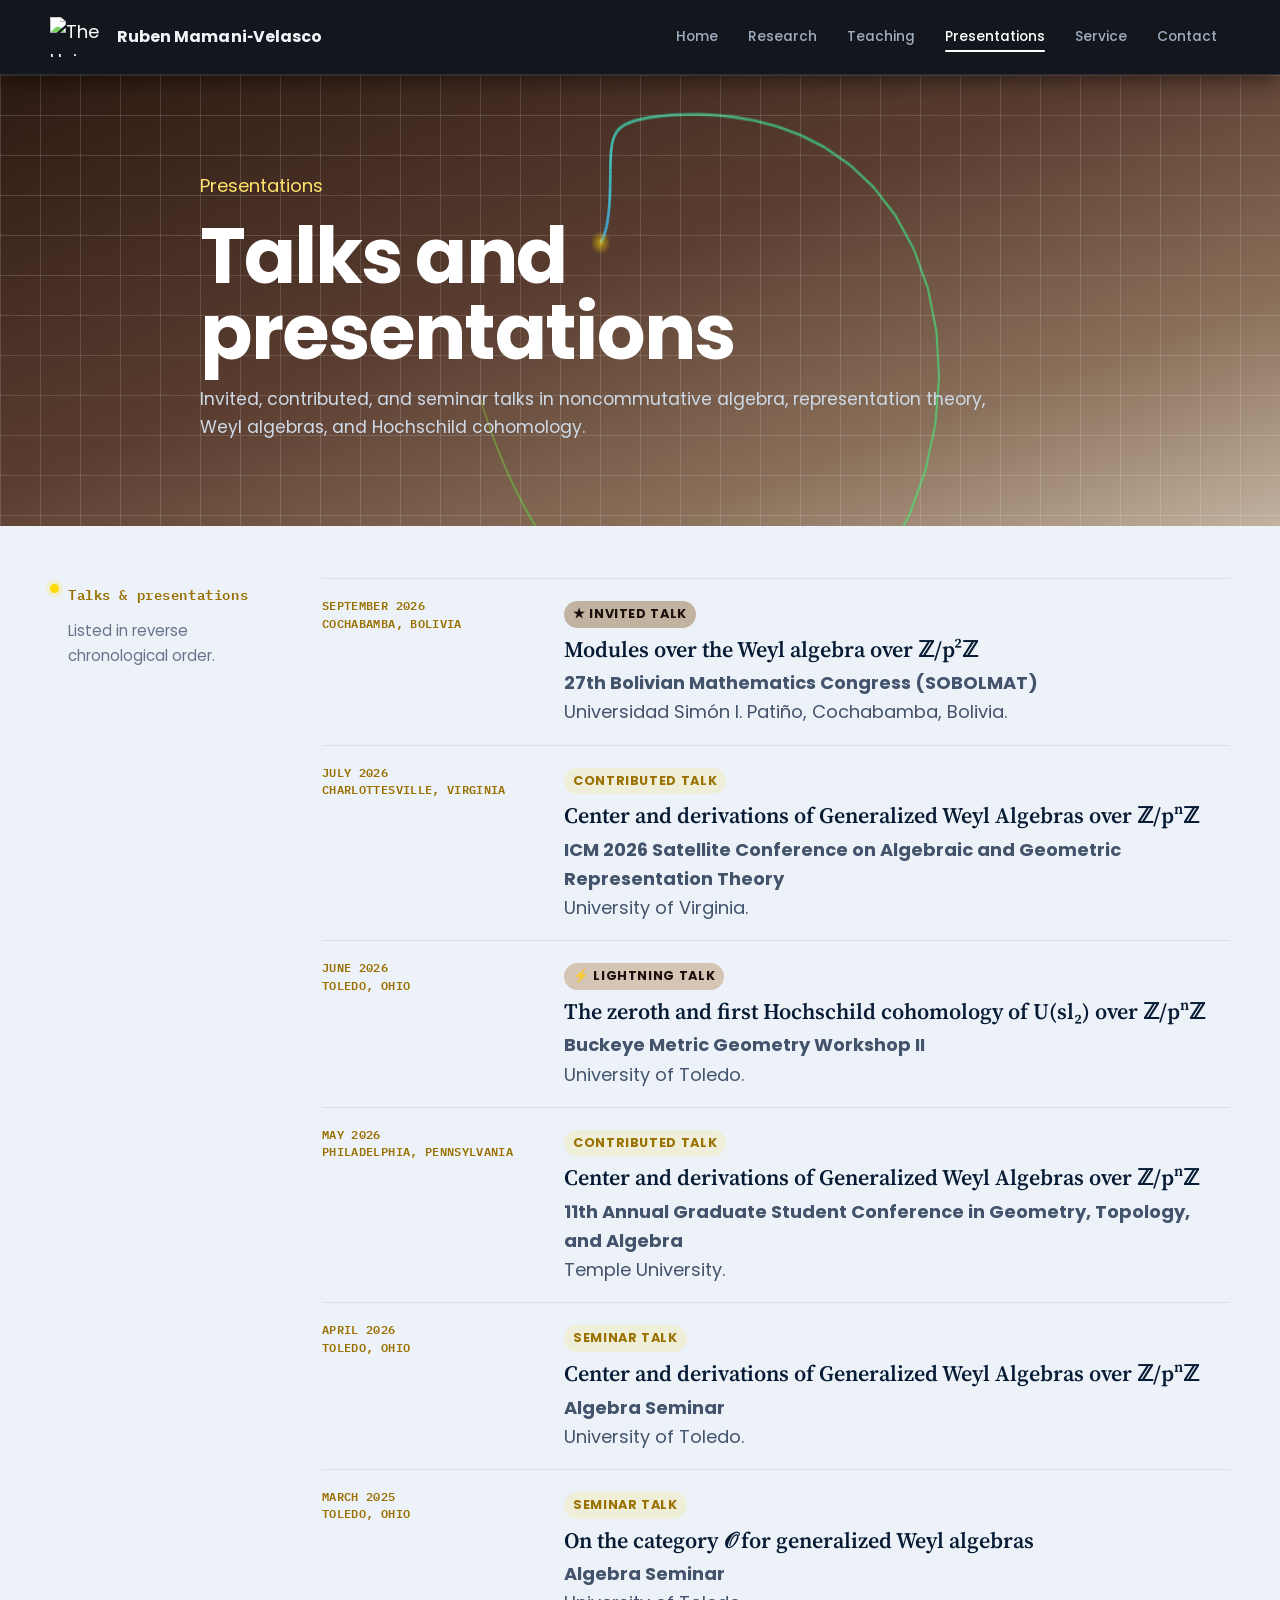
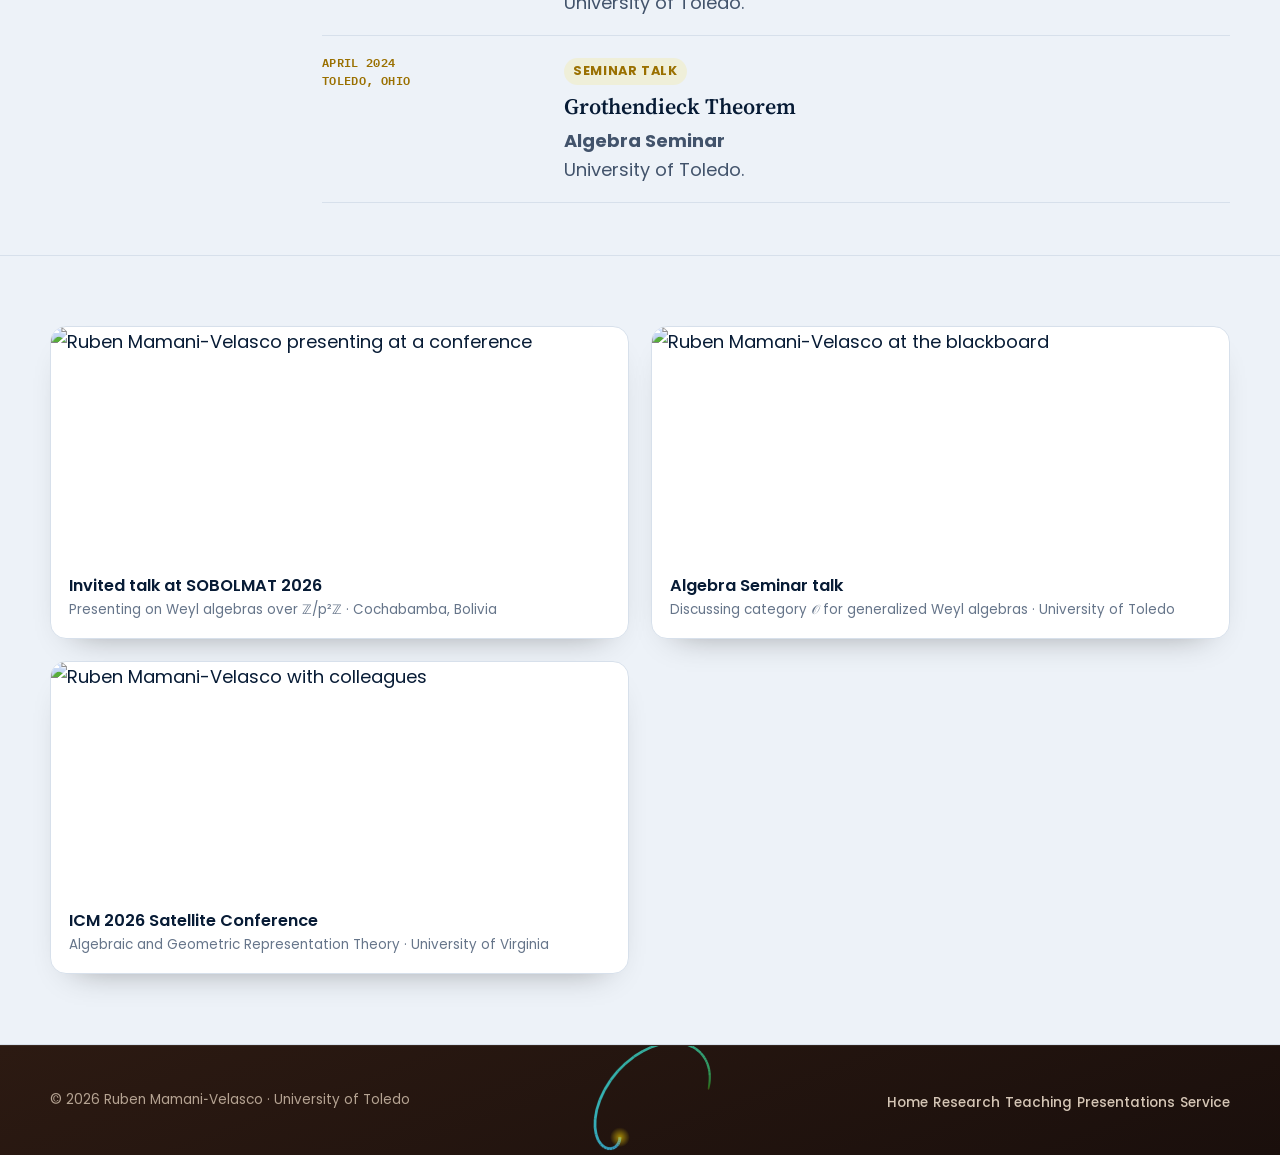
==== commit d74b76a7: "Revise talk details in presentations.html Updated talk formats and descriptions for clarity." ====
--- a/presentations.html
+++ b/presentations.html
@@ -90,22 +90,22 @@
         <div class="record-main reveal reveal-d1">
           <ul class="timeline">
 
-            <!-- 1. Invited Talk – SOBOLMAT 2026 -->
+            <!-- 1. Invited Talk – SOBOLMAT 2026 (ONLY invited talk) -->
             <li>
               <div class="timeline-date">September 2026<br>Cochabamba, Bolivia</div>
               <div>
-                <span class="talk-format" style="background: #c2b2a0; color: #1a0f0c;">Invited Talk</span>
+                <span class="talk-format" style="background: #c2b2a0; color: #1a0f0c; font-weight: 700;">★ Invited Talk</span>
                 <h2>Modules over the Weyl algebra over ℤ/p²ℤ</h2>
                 <p><strong>27th Bolivian Mathematics Congress (SOBOLMAT)</strong><br>
                 Universidad Simón I. Patiño, Cochabamba, Bolivia.</p>
               </div>
             </li>
 
-            <!-- 2. Invited Talk – ICM 2026 Satellite -->
+            <!-- 2. ICM 2026 Satellite Conference – Contributed -->
             <li>
               <div class="timeline-date">July 2026<br>Charlottesville, Virginia</div>
               <div>
-                <span class="talk-format" style="background: #c2b2a0; color: #1a0f0c;">Invited Talk</span>
+                <span class="talk-format">Contributed Talk</span>
                 <h2>Center and derivations of Generalized Weyl Algebras over ℤ/pⁿℤ</h2>
                 <p><strong>ICM 2026 Satellite Conference on Algebraic and Geometric Representation Theory</strong><br>
                 University of Virginia.</p>
@@ -116,7 +116,7 @@
             <li>
               <div class="timeline-date">June 2026<br>Toledo, Ohio</div>
               <div>
-                <span class="talk-format" style="background: #d4c5b5; color: #1a0f0c;">Lightning Talk</span>
+                <span class="talk-format" style="background: #d4c5b5; color: #1a0f0c;">⚡ Lightning Talk</span>
                 <h2>The zeroth and first Hochschild cohomology of U(sl₂) over ℤ/pⁿℤ</h2>
                 <p><strong>Buckeye Metric Geometry Workshop II</strong><br>
                 University of Toledo.</p>
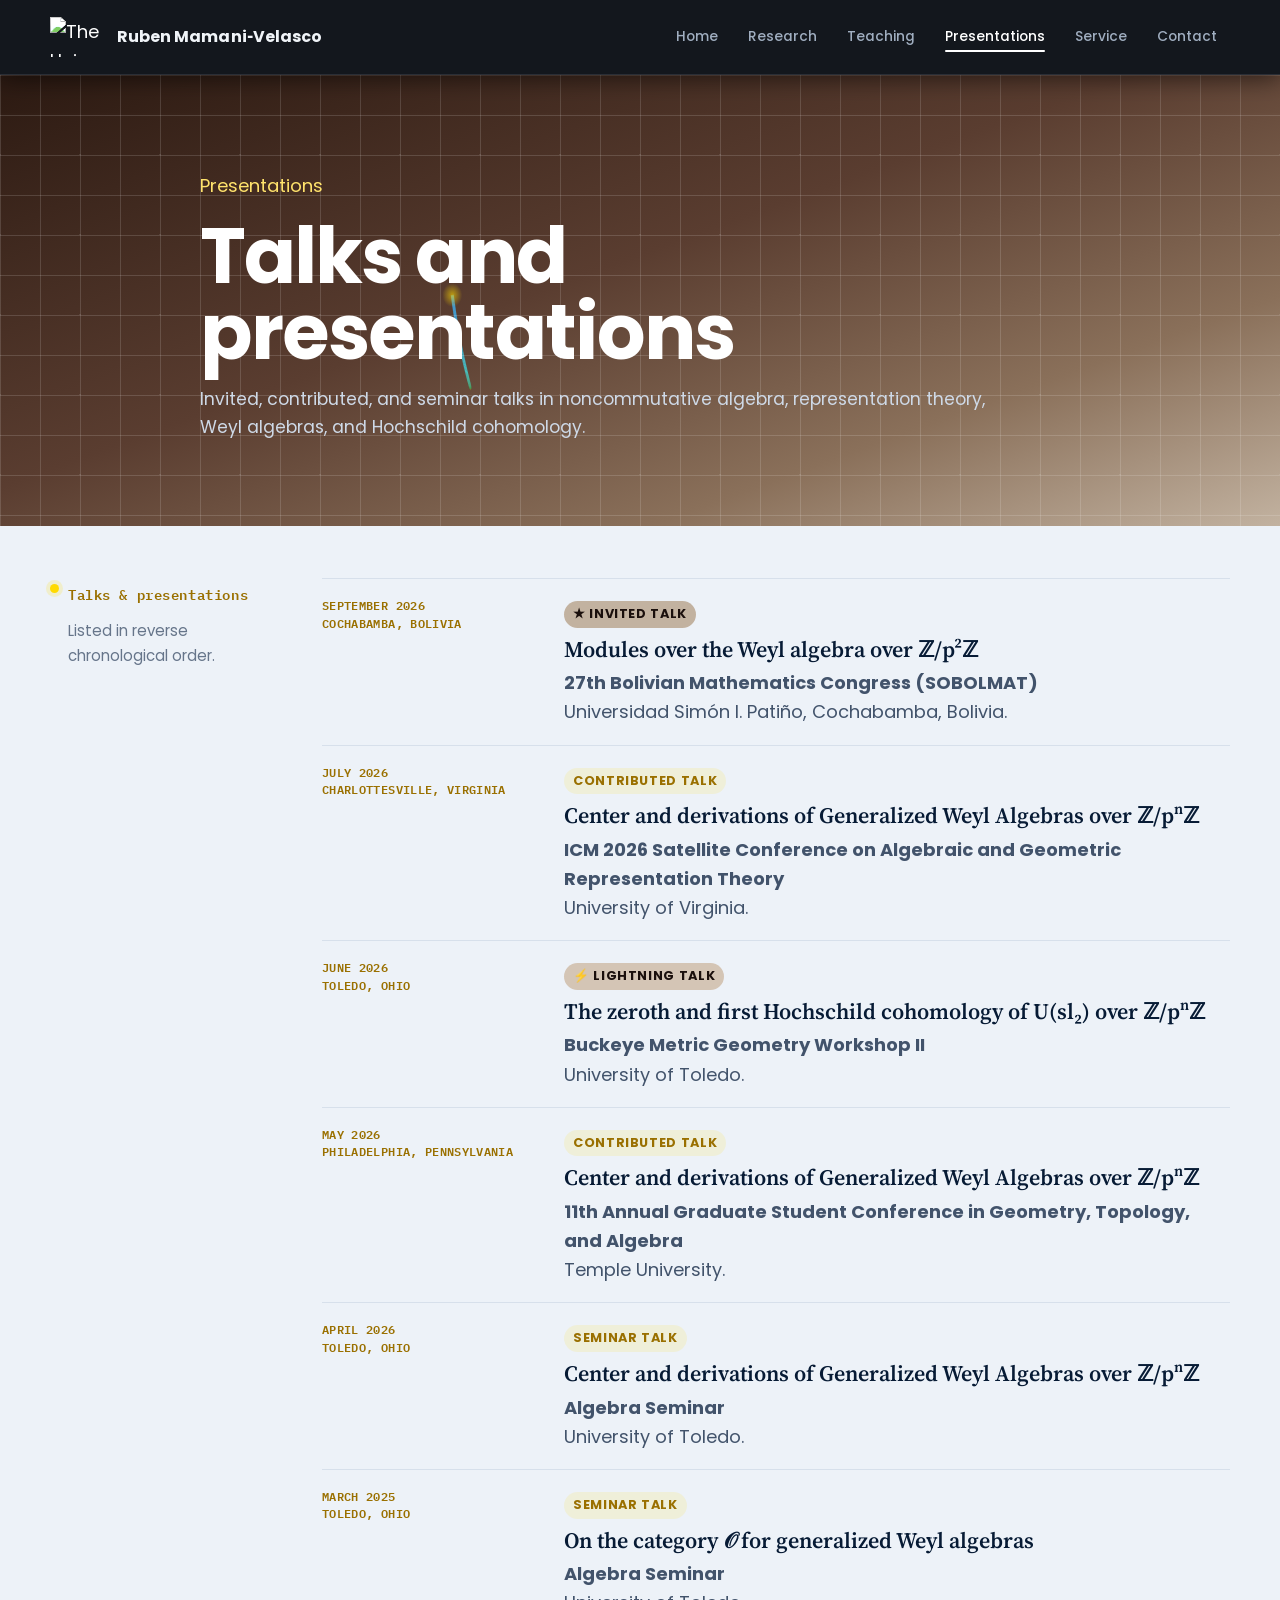
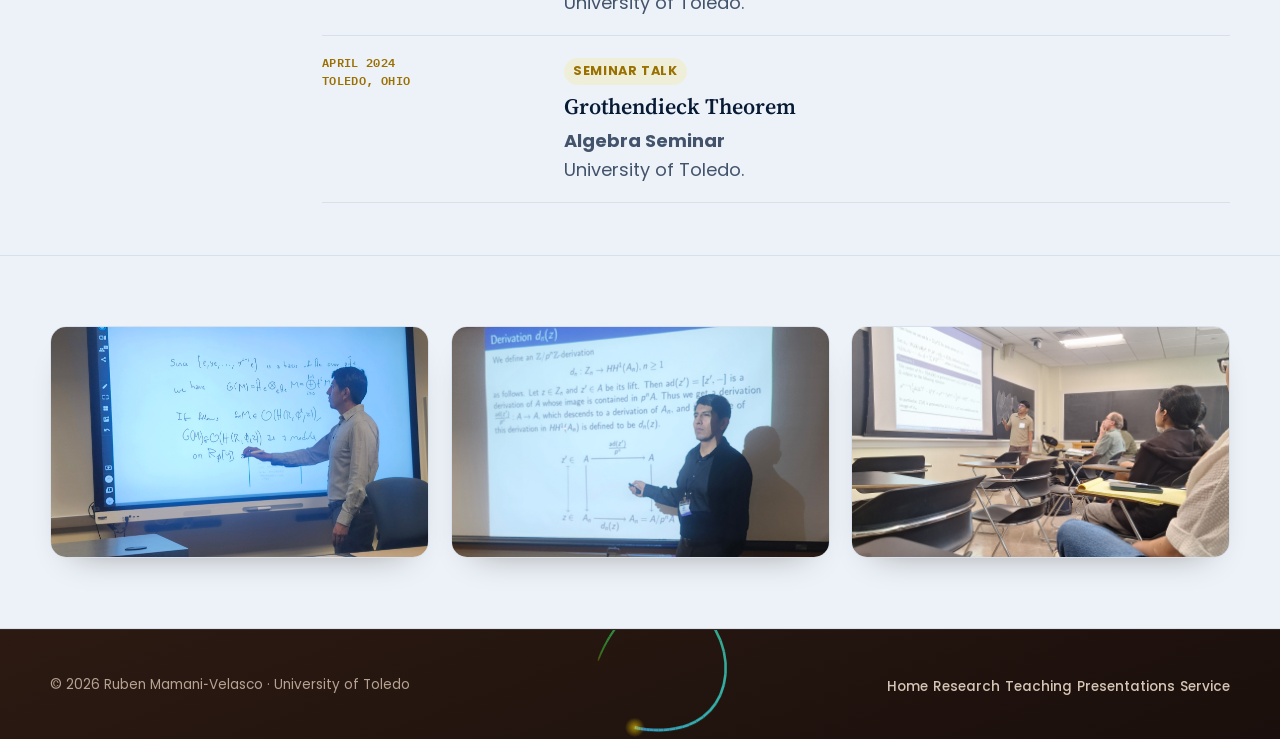
==== commit 8322082a: "Update site content and effects" ====
--- a/presentations.html
+++ b/presentations.html
@@ -172,33 +172,21 @@
       </div>
     </section>
 
-    <!-- ======= IMAGE GALLERY ======= -->
+    <!-- ======= IMAGE GALLERY (3 images in one row, no captions) ======= -->
     <section class="section section-alt">
       <div class="shell">
-        <div class="media-gallery two">
+        <div class="media-gallery three">
 
           <figure class="media-card reveal">
-            <img src="assets/img/talk1.jpg" alt="Ruben Mamani-Velasco presenting at a conference" loading="lazy">
-            <figcaption>
-              <strong>Invited talk at SOBOLMAT 2026</strong>
-              <span>Presenting on Weyl algebras over ℤ/p²ℤ · Cochabamba, Bolivia</span>
-            </figcaption>
+            <img src="assets/img/Seminar.jpg" alt="Seminar talk" loading="lazy">
           </figure>
 
           <figure class="media-card reveal reveal-d1">
-            <img src="assets/img/talk2.jpg" alt="Ruben Mamani-Velasco at the blackboard" loading="lazy">
-            <figcaption>
-              <strong>Algebra Seminar talk</strong>
-              <span>Discussing category 𝒪 for generalized Weyl algebras · University of Toledo</span>
-            </figcaption>
+            <img src="assets/img/GTA.jpg" alt="Graduate teaching assistant" loading="lazy">
           </figure>
 
           <figure class="media-card reveal reveal-d2">
-            <img src="assets/img/talk3.jpg" alt="Ruben Mamani-Velasco with colleagues" loading="lazy">
-            <figcaption>
-              <strong>ICM 2026 Satellite Conference</strong>
-              <span>Algebraic and Geometric Representation Theory · University of Virginia</span>
-            </figcaption>
+            <img src="assets/img/LieWorkshop.jpg" alt="Lie theory workshop" loading="lazy">
           </figure>
 
         </div>
@@ -222,4 +210,4 @@
   </footer>
 
 </body>
-</html>
+</html>
--- a/toledo-theme.css
+++ b/toledo-theme.css
@@ -1,6 +1,6 @@
 /* ============================================================
    Algebra / Representation Theory Theme — "Warm Terracotta & Lattice"
-   Complete rewrite – no scattered additions.
+   Complete rewrite – hero moved up, fonts at 90%, name on one line at 80%.
    ============================================================ */
 
 /* ---------- HEADER (dark slate, no blue, no yellow) ---------- */
@@ -11,7 +11,6 @@
   box-shadow: 0 2px 24px rgba(0, 0, 0, 0.6) !important;
 }
 
-/* Remove the glowing yellow/gold line at the top of the header */
 .site-header::before {
   display: none !important;
 }
@@ -38,7 +37,6 @@
   color: #ffffff !important;
 }
 
-/* Remove gold underline – use platinum/white instead */
 .primary-nav a:not(.nav-cv)::after {
   background: #a0aec0 !important;
 }
@@ -48,7 +46,6 @@
   background: #ffffff !important;
 }
 
-/* Mobile menu button (hamburger) – platinum, not gold */
 .menu-button span:not(.sr-only) {
   background: #a0aec0 !important;
 }
@@ -73,7 +70,6 @@
   z-index: 1 !important;
   pointer-events: none !important;
 
-  /* Triangular / Hexagonal lattice – like a root system (A₂) or Weyl chamber walls */
   background-image:
     linear-gradient(45deg, rgba(255, 255, 255, 0.10) 1px, transparent 1px),
     linear-gradient(-45deg, rgba(255, 255, 255, 0.10) 1px, transparent 1px),
@@ -94,17 +90,64 @@
   animation: none !important;
 }
 
-/* Ensure content sits above the lattice */
 .home-page .hero-grid,
 .page-banner .shell {
   position: relative;
   z-index: 3;
 }
 
-/* ---------- HERO HEIGHT (fine-tuned) ---------- */
+/* ---------- HERO HEIGHT: MOVED UP ---------- */
 .home-page .hero {
-  min-height: 520px !important;
-  padding: 72px 0 56px !important;
+  min-height: auto !important;
+  padding: 10px 0 30px !important;
+}
+
+/* ---------- HERO FONTS at 90% of original ---------- */
+.home-page .hero .eyebrow {
+  font-size: 0.648rem !important;
+}
+/* ★ NAME — reduced to 80% and fits on one line ★ */
+.home-page .hero h1 {
+  font-size: clamp(1.92rem, 3.36vw, 2.8rem) !important;
+  white-space: nowrap;
+}
+.home-page .hero-role {
+  font-size: clamp(1.215rem, 1.89vw, 1.71rem) !important;
+}
+.home-page .hero-intro {
+  font-size: 1.044rem !important;
+}
+.home-page .hero .text-action {
+  font-size: 0.792rem !important;
+}
+.home-page .hero-social a {
+  font-size: 0.684rem !important;
+}
+.home-page .hero-email {
+  font-size: 0.828rem !important;
+}
+
+/* ---------- HERO FONTS at 90% — responsive ---------- */
+@media (max-width: 970px) {
+  /* ★ NAME at 80% ★ */
+  .home-page .hero h1 { font-size: clamp(1.6rem, 2.72vw, 2.24rem) !important; }
+  .home-page .hero-role { font-size: 1.08rem !important; }
+  .home-page .hero-intro { font-size: 0.9rem !important; }
+}
+@media (max-width: 680px) {
+  /* ★ NAME at 80% ★ */
+  .home-page .hero h1 { font-size: clamp(1.44rem, 2.88vw, 1.92rem) !important; }
+  .home-page .hero-role { font-size: 0.99rem !important; }
+  .home-page .hero-intro { font-size: 0.855rem !important; }
+}
+@media (max-width: 640px) {
+  /* ★ NAME at 80% — allows wrapping on very tiny phones ★ */
+  .home-page .hero h1 {
+    font-size: clamp(1.28rem, 4.48vw, 1.76rem) !important;
+    white-space: normal;
+  }
+  .home-page .hero-role { font-size: 0.99rem !important; }
+  .home-page .hero-intro { font-size: 0.9rem !important; }
 }
 
 /* ---------- REMOVE the floating yellow sunbursts ---------- */
@@ -117,7 +160,7 @@
   background: linear-gradient(160deg, #2c1a12 0%, #5a3d30 45%, #8a705a 75%, #c2b2a0 100%) !important;
 }
 
-/* ---------- ACCENT TEXT (Platinum/Silver shimmer, not gold) ---------- */
+/* ---------- ACCENT TEXT (warm bronze, dark end) ---------- */
 .gold-text {
   background: linear-gradient(135deg, #9a7a64 0%, #7a5a44 40%, #4a3228 70%, #2c1a12 100%);
   -webkit-background-clip: text;
@@ -144,7 +187,6 @@
   border-left: 3px solid #718096;
 }
 
-/* ★★★ UPDATED BADGE – now says "NONCOMMUTATIVE ALGEBRA" ★★★ */
 .affiliation-card:first-child::before {
   content: 'NONCOMMUTATIVE ALGEBRA';
   position: absolute;
@@ -214,7 +256,7 @@
   border-top: 4px solid #718096;
 }
 
-/* ---------- RESPONSIVE ---------- */
+/* ---------- RESPONSIVE (layout only) ---------- */
 @media (max-width: 970px) {
   .affiliation-grid,
   .contact-paths {
@@ -254,12 +296,10 @@
   border-top: 1px solid rgba(160, 140, 120, 0.15) !important;
 }
 
-/* Remove the gold shimmer strip at the top of the footer */
 .site-footer::before {
   display: none !important;
 }
 
-/* Footer text – warm, muted, readable */
 .site-footer p,
 .footer-shell p {
   color: #b5a392 !important;
@@ -288,17 +328,39 @@
   height: 100% !important;
   object-fit: cover !important;
 }
-/* ---------- KEYWORD MARQUEE (match warm brown palette, remove blue) ---------- */
+
+/* ---------- KEYWORD MARQUEE (warm brown) ---------- */
 .keyword-marquee {
-  background: #2c1a12 !important;          /* deep warm brown, matches footer */
+  background: #2c1a12 !important;
   border-top: 1px solid rgba(160, 140, 120, 0.25) !important;
   border-bottom: 1px solid rgba(160, 140, 120, 0.25) !important;
 }
 
 .marquee-track span {
-  color: #d4c5b5 !important;               /* warm beige/stone, not gold */
+  color: #d4c5b5 !important;
 }
 
 .marquee-track span::after {
-  color: rgba(160, 140, 120, 0.4) !important; /* matching separator */
+  color: rgba(160, 140, 120, 0.4) !important;
+}
+
+/* ---------- REMOVE blue tap highlight on mobile ---------- */
+.primary-nav a,
+.menu-button,
+.primary-nav a:active,
+.menu-button:active {
+  -webkit-tap-highlight-color: transparent !important;
+  tap-highlight-color: transparent !important;
+}
+
+.primary-nav a:active,
+.menu-button:active {
+  background: rgba(160, 174, 192, 0.15) !important;
+  color: #ffffff !important;
+}
+
+.primary-nav a:focus-visible,
+.menu-button:focus-visible {
+  outline: 2px solid #a0aec0 !important;
+  outline-offset: 2px !important;
 }
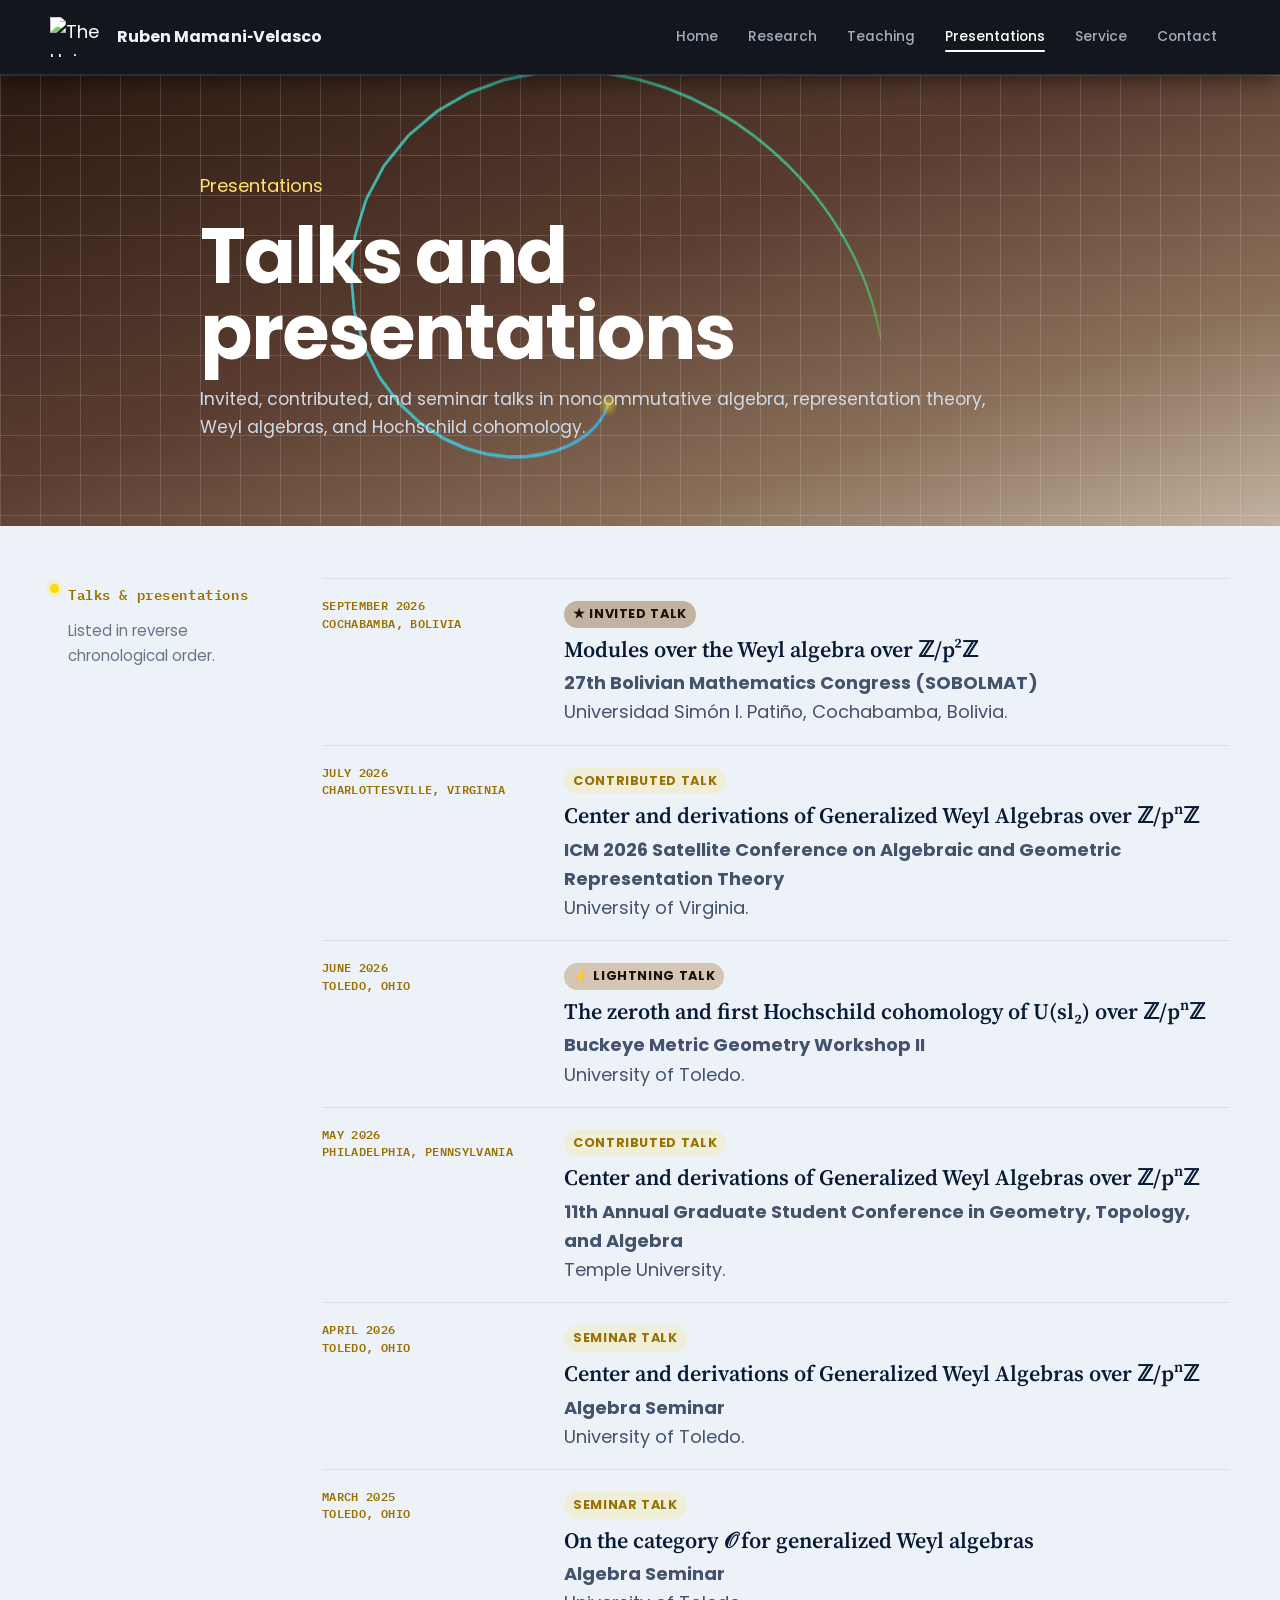
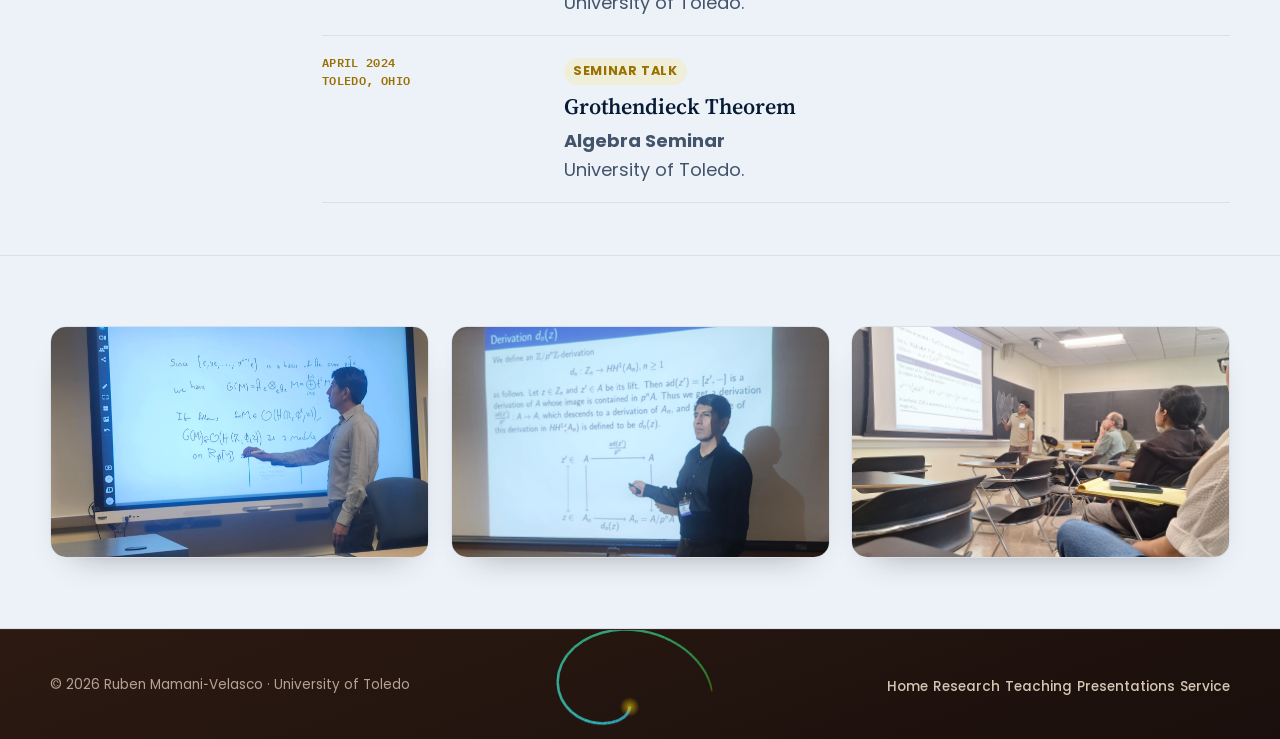
==== commit 163b03b0: "Update favicon link in presentations.html" ====
--- a/presentations.html
+++ b/presentations.html
@@ -13,7 +13,7 @@
 
   <!-- Primary Meta -->
   <meta name="description" content="Talks and presentations by Ruben Mamani-Velasco in noncommutative algebra, representation theory, Weyl algebras, and Hochschild cohomology.">
-  <link rel="icon" href="assets/img/favicon.svg" type="image/svg+xml">
+  <link rel="icon" href="assets/img/ruben-icon.svg" type="image/svg+xml">
   <meta name="author" content="Ruben Mamani-Velasco">
   <meta name="robots" content="index, follow">
   <link rel="canonical" href="https://rubenlmv.github.io/presentations.html">
@@ -210,4 +210,4 @@
   </footer>
 
 </body>
-</html>+</html>
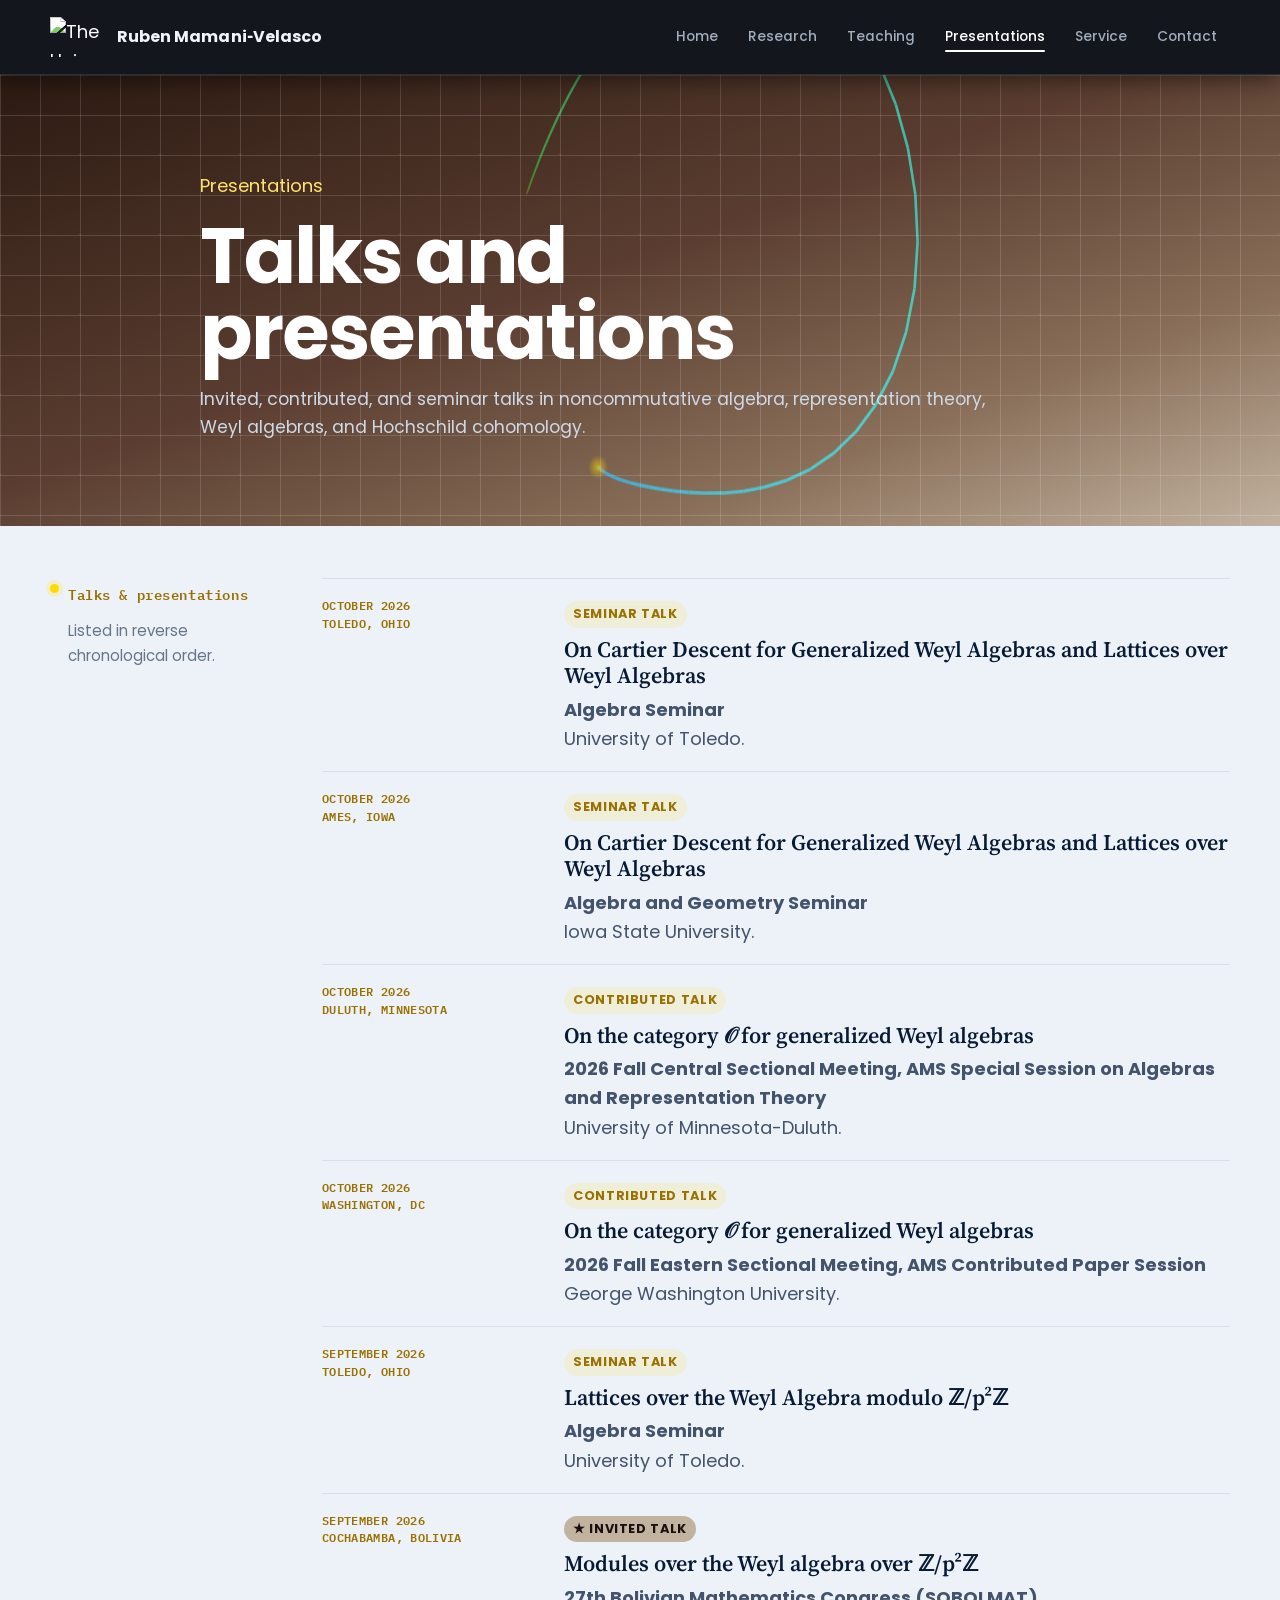
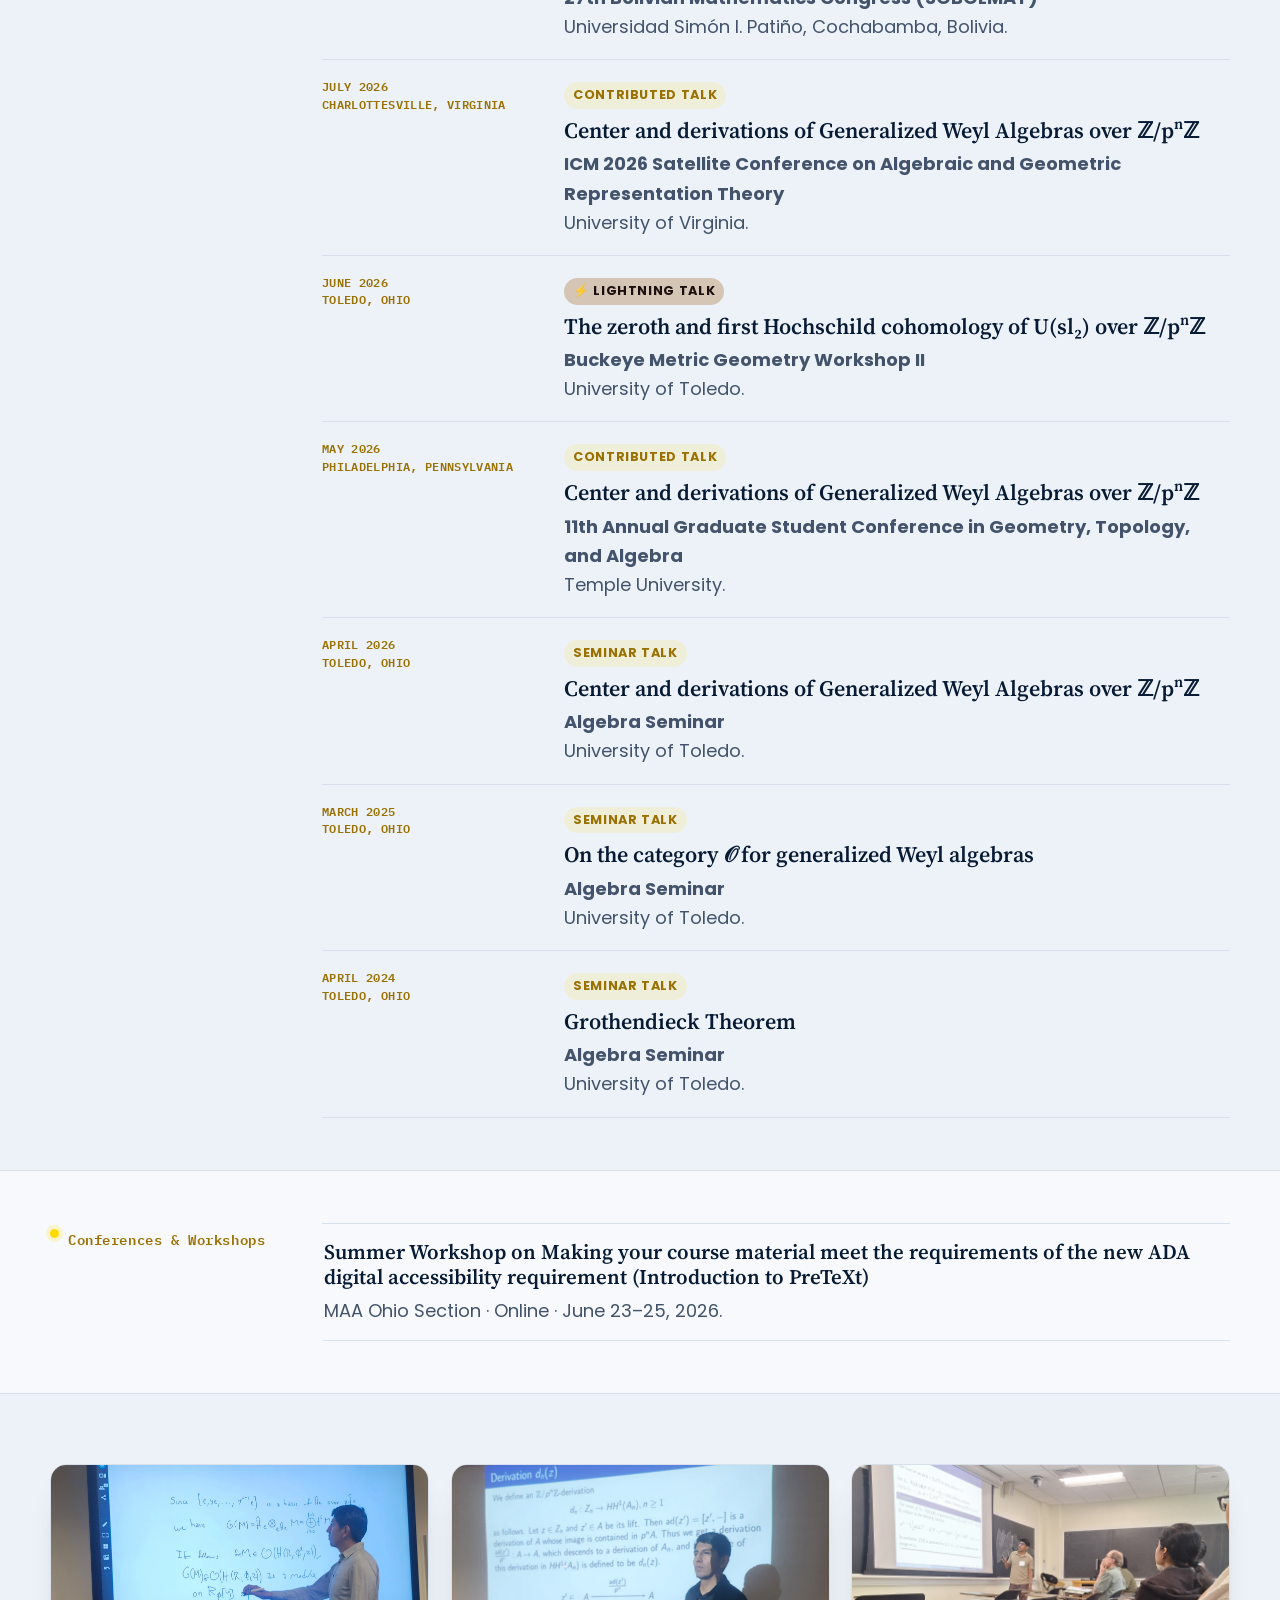
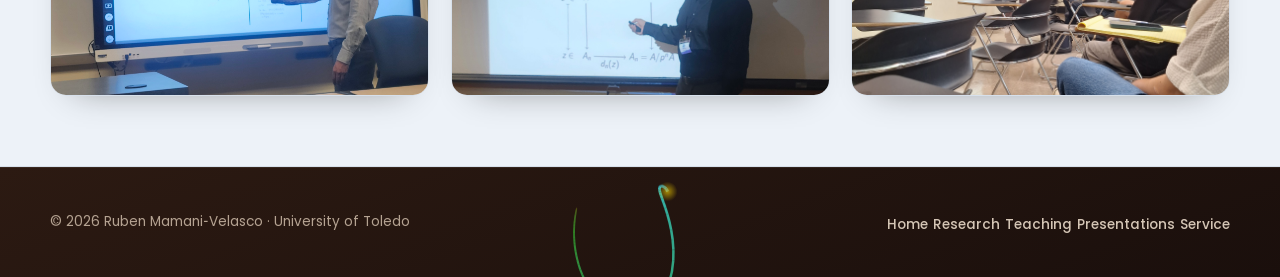
==== commit 89e6d381: "Update presentations.html with new talks and meta tags Updated meta tags for improved SEO and replac" ====
--- a/presentations.html
+++ b/presentations.html
@@ -12,7 +12,7 @@
   </style>
 
   <!-- Primary Meta -->
-  <meta name="description" content="Talks and presentations by Ruben Mamani-Velasco in noncommutative algebra, representation theory, Weyl algebras, and Hochschild cohomology.">
+  <meta name="description" content="Talks, presentations, and workshops by Ruben Mamani-Velasco in noncommutative algebra, representation theory, and Weyl algebras.">
   <link rel="icon" href="assets/img/ruben-icon.svg" type="image/svg+xml">
   <meta name="author" content="Ruben Mamani-Velasco">
   <meta name="robots" content="index, follow">
@@ -24,13 +24,13 @@
   <meta property="og:title" content="Presentations &amp; Talks | Ruben Mamani-Velasco">
   <meta property="og:description" content="Invited, contributed, and seminar talks in noncommutative algebra, representation theory, Weyl algebras, and Hochschild cohomology.">
   <meta property="og:url" content="https://rubenlmv.github.io/presentations.html">
-  <meta property="og:image" content="https://avatars.githubusercontent.com/u/your_id?v=4">
+  <meta property="og:image" content="https://rubenlmv.github.io/assets/img/perfil.jpg">
 
   <!-- Twitter -->
   <meta name="twitter:card" content="summary">
   <meta name="twitter:title" content="Presentations &amp; Talks | Ruben Mamani-Velasco">
   <meta name="twitter:description" content="Talks and presentations in noncommutative algebra and representation theory.">
-  <meta name="twitter:image" content="https://avatars.githubusercontent.com/u/your_id?v=4">
+  <meta name="twitter:image" content="https://rubenlmv.github.io/assets/img/perfil.jpg">
 
   <!-- Stylesheets -->
   <link rel="stylesheet" href="styles.css?v=light-lock-2">
@@ -90,83 +90,143 @@
         <div class="record-main reveal reveal-d1">
           <ul class="timeline">
 
-            <!-- 1. Invited Talk – SOBOLMAT 2026 (ONLY invited talk) -->
+            <!-- Oct 2026 - UToledo -->
+            <li>
+              <div class="timeline-date">October 2026<br>Toledo, Ohio</div>
+              <div>
+                <span class="talk-format">Seminar Talk</span>
+                <h2>On Cartier Descent for Generalized Weyl Algebras and Lattices over Weyl Algebras</h2>
+                <p><strong>Algebra Seminar</strong><br>University of Toledo.</p>
+              </div>
+            </li>
+
+            <!-- Oct 2026 - Iowa State -->
+            <li>
+              <div class="timeline-date">October 2026<br>Ames, Iowa</div>
+              <div>
+                <span class="talk-format">Seminar Talk</span>
+                <h2>On Cartier Descent for Generalized Weyl Algebras and Lattices over Weyl Algebras</h2>
+                <p><strong>Algebra and Geometry Seminar</strong><br>Iowa State University.</p>
+              </div>
+            </li>
+
+            <!-- Oct 2026 - UMN Duluth -->
+            <li>
+              <div class="timeline-date">October 2026<br>Duluth, Minnesota</div>
+              <div>
+                <span class="talk-format">Contributed Talk</span>
+                <h2>On the category 𝒪 for generalized Weyl algebras</h2>
+                <p><strong>2026 Fall Central Sectional Meeting, AMS Special Session on Algebras and Representation Theory</strong><br>University of Minnesota-Duluth.</p>
+              </div>
+            </li>
+
+            <!-- Oct 2026 - GWU -->
+            <li>
+              <div class="timeline-date">October 2026<br>Washington, DC</div>
+              <div>
+                <span class="talk-format">Contributed Talk</span>
+                <h2>On the category 𝒪 for generalized Weyl algebras</h2>
+                <p><strong>2026 Fall Eastern Sectional Meeting, AMS Contributed Paper Session</strong><br>George Washington University.</p>
+              </div>
+            </li>
+
+            <!-- Sept 2026 - UToledo -->
+            <li>
+              <div class="timeline-date">September 2026<br>Toledo, Ohio</div>
+              <div>
+                <span class="talk-format">Seminar Talk</span>
+                <h2>Lattices over the Weyl Algebra modulo ℤ/p²ℤ</h2>
+                <p><strong>Algebra Seminar</strong><br>University of Toledo.</p>
+              </div>
+            </li>
+
+            <!-- Sept 2026 - SOBOLMAT (INVITED) -->
             <li>
               <div class="timeline-date">September 2026<br>Cochabamba, Bolivia</div>
               <div>
                 <span class="talk-format" style="background: #c2b2a0; color: #1a0f0c; font-weight: 700;">★ Invited Talk</span>
                 <h2>Modules over the Weyl algebra over ℤ/p²ℤ</h2>
-                <p><strong>27th Bolivian Mathematics Congress (SOBOLMAT)</strong><br>
-                Universidad Simón I. Patiño, Cochabamba, Bolivia.</p>
-              </div>
-            </li>
-
-            <!-- 2. ICM 2026 Satellite Conference – Contributed -->
+                <p><strong>27th Bolivian Mathematics Congress (SOBOLMAT)</strong><br>Universidad Simón I. Patiño, Cochabamba, Bolivia.</p>
+              </div>
+            </li>
+
+            <!-- July 2026 - ICM Satellite -->
             <li>
               <div class="timeline-date">July 2026<br>Charlottesville, Virginia</div>
               <div>
                 <span class="talk-format">Contributed Talk</span>
                 <h2>Center and derivations of Generalized Weyl Algebras over ℤ/pⁿℤ</h2>
-                <p><strong>ICM 2026 Satellite Conference on Algebraic and Geometric Representation Theory</strong><br>
-                University of Virginia.</p>
-              </div>
-            </li>
-
-            <!-- 3. Lightning Talk – Buckeye Metric Geometry Workshop -->
+                <p><strong>ICM 2026 Satellite Conference on Algebraic and Geometric Representation Theory</strong><br>University of Virginia.</p>
+              </div>
+            </li>
+
+            <!-- June 2026 - Buckeye Workshop -->
             <li>
               <div class="timeline-date">June 2026<br>Toledo, Ohio</div>
               <div>
                 <span class="talk-format" style="background: #d4c5b5; color: #1a0f0c;">⚡ Lightning Talk</span>
                 <h2>The zeroth and first Hochschild cohomology of U(sl₂) over ℤ/pⁿℤ</h2>
-                <p><strong>Buckeye Metric Geometry Workshop II</strong><br>
-                University of Toledo.</p>
-              </div>
-            </li>
-
-            <!-- 4. Contributed Talk – Temple University -->
+                <p><strong>Buckeye Metric Geometry Workshop II</strong><br>University of Toledo.</p>
+              </div>
+            </li>
+
+            <!-- May 2026 - Temple University -->
             <li>
               <div class="timeline-date">May 2026<br>Philadelphia, Pennsylvania</div>
               <div>
                 <span class="talk-format">Contributed Talk</span>
                 <h2>Center and derivations of Generalized Weyl Algebras over ℤ/pⁿℤ</h2>
-                <p><strong>11th Annual Graduate Student Conference in Geometry, Topology, and Algebra</strong><br>
-                Temple University.</p>
-              </div>
-            </li>
-
-            <!-- 5. Seminar Talk – UToledo, April 2026 -->
+                <p><strong>11th Annual Graduate Student Conference in Geometry, Topology, and Algebra</strong><br>Temple University.</p>
+              </div>
+            </li>
+
+            <!-- April 2026 - UToledo -->
             <li>
               <div class="timeline-date">April 2026<br>Toledo, Ohio</div>
               <div>
                 <span class="talk-format">Seminar Talk</span>
                 <h2>Center and derivations of Generalized Weyl Algebras over ℤ/pⁿℤ</h2>
-                <p><strong>Algebra Seminar</strong><br>
-                University of Toledo.</p>
-              </div>
-            </li>
-
-            <!-- 6. Seminar Talk – UToledo, March 2025 -->
+                <p><strong>Algebra Seminar</strong><br>University of Toledo.</p>
+              </div>
+            </li>
+
+            <!-- March 2025 - UToledo -->
             <li>
               <div class="timeline-date">March 2025<br>Toledo, Ohio</div>
               <div>
                 <span class="talk-format">Seminar Talk</span>
                 <h2>On the category 𝒪 for generalized Weyl algebras</h2>
-                <p><strong>Algebra Seminar</strong><br>
-                University of Toledo.</p>
-              </div>
-            </li>
-
-            <!-- 7. Seminar Talk – UToledo, April 2024 -->
+                <p><strong>Algebra Seminar</strong><br>University of Toledo.</p>
+              </div>
+            </li>
+
+            <!-- April 2024 - UToledo -->
             <li>
               <div class="timeline-date">April 2024<br>Toledo, Ohio</div>
               <div>
                 <span class="talk-format">Seminar Talk</span>
                 <h2>Grothendieck Theorem</h2>
-                <p><strong>Algebra Seminar</strong><br>
-                University of Toledo.</p>
-              </div>
-            </li>
-
+                <p><strong>Algebra Seminar</strong><br>University of Toledo.</p>
+              </div>
+            </li>
+
+          </ul>
+        </div>
+      </div>
+    </section>
+
+    <!-- ======= CONFERENCES & WORKSHOPS ======= -->
+    <section class="record-section">
+      <div class="shell record-layout">
+        <aside class="reveal">
+          <p class="record-label">Conferences &amp; Workshops</p>
+        </aside>
+        <div class="record-main reveal reveal-d1">
+          <ul class="project-list">
+            <li>
+              <h3>Summer Workshop on Making your course material meet the requirements of the new ADA digital accessibility requirement (Introduction to PreTeXt)</h3>
+              <p>MAA Ohio Section · Online · June 23–25, 2026.</p>
+            </li>
           </ul>
         </div>
       </div>
